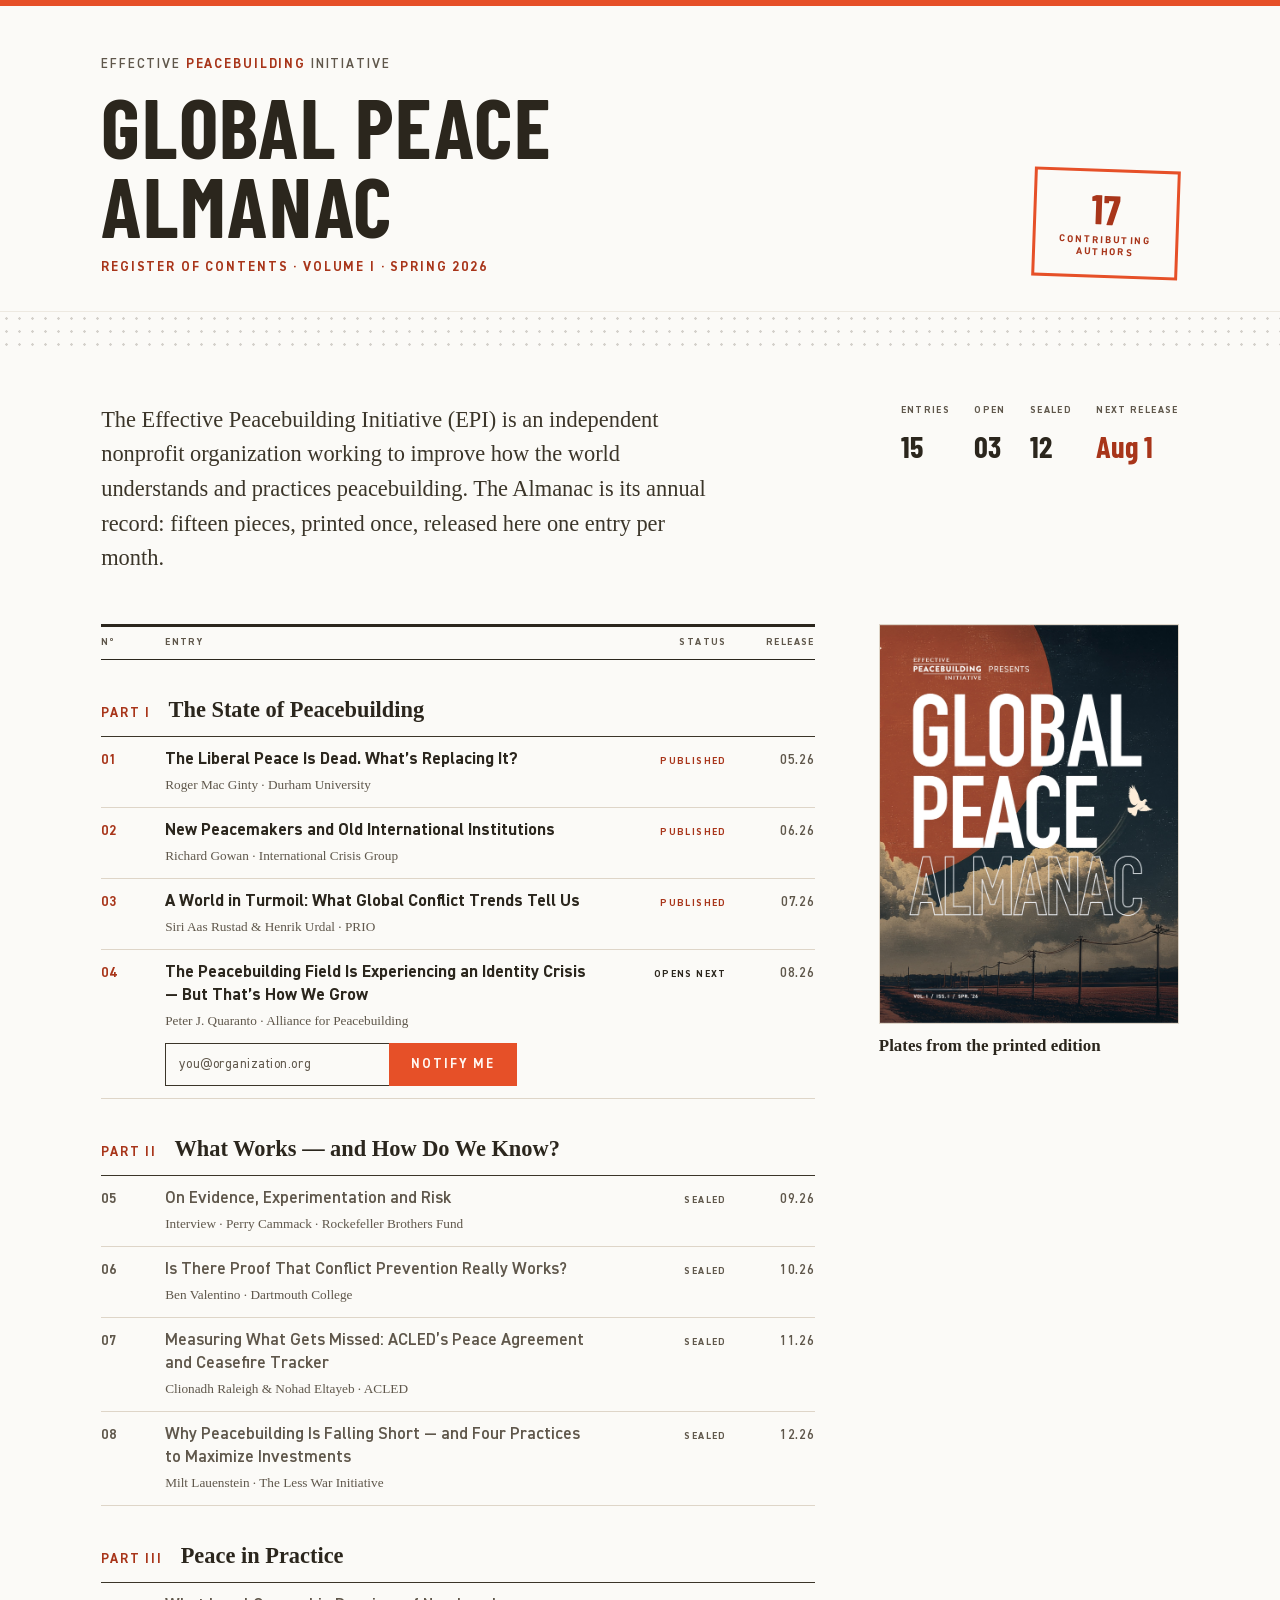
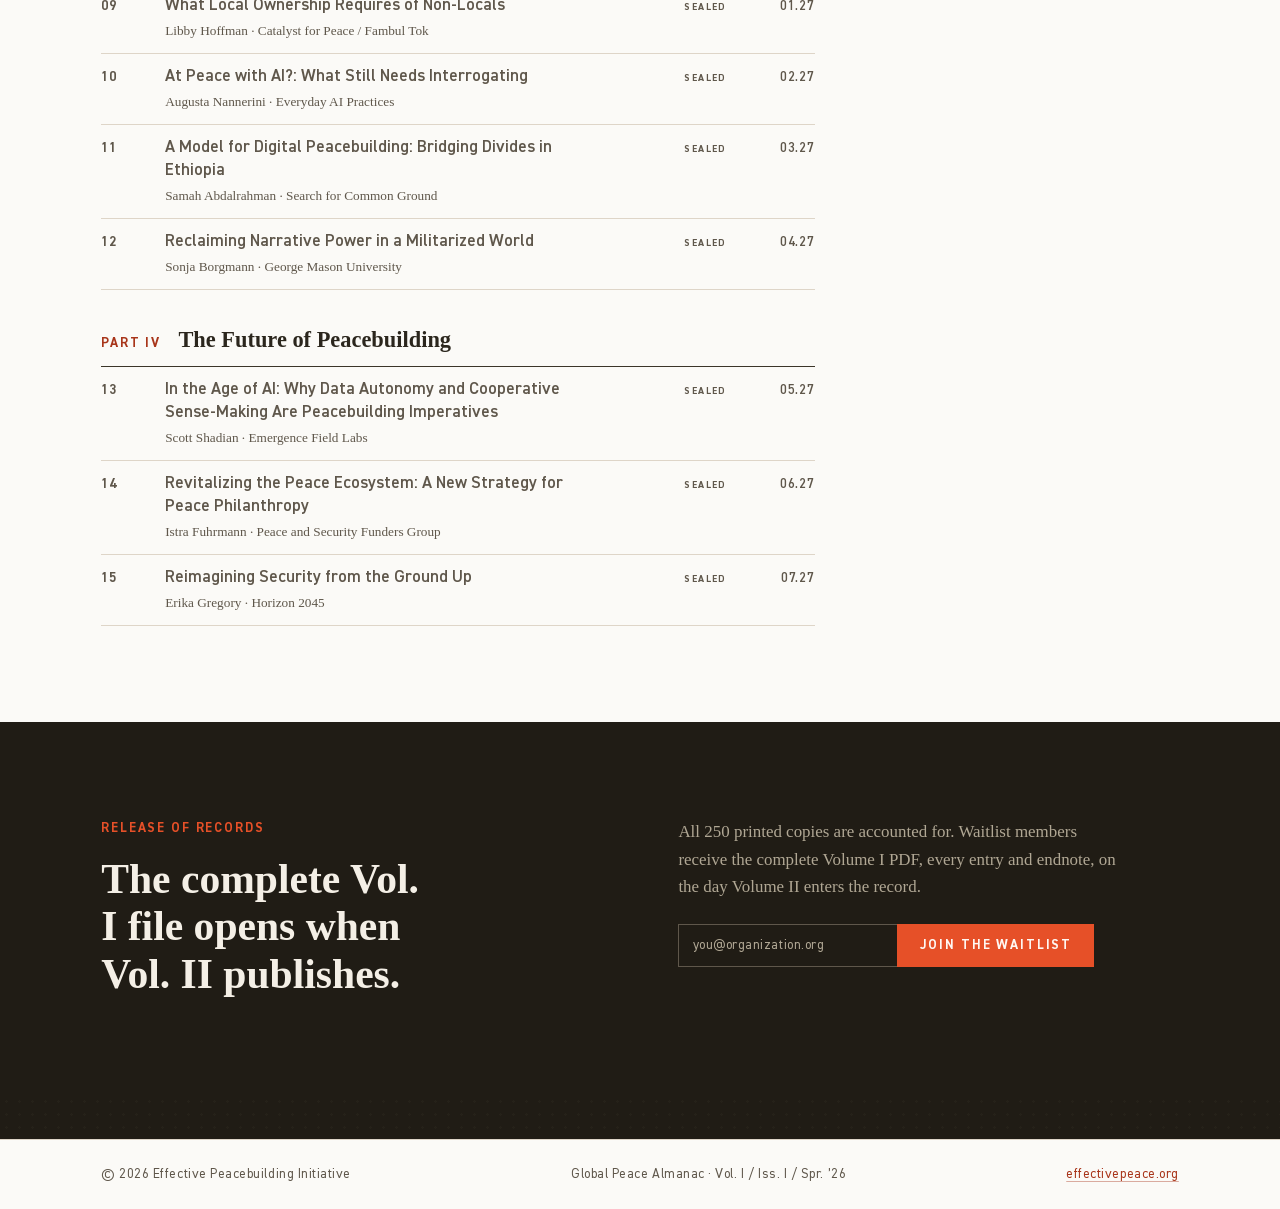
==== index.html @ 59c9df94 "Ledger: authors stamp, per-row cover tiles <=1000px, dynamic preview caption Top stamp now reads "17" ====
<!DOCTYPE html>
<html lang="en">
<head>
<meta charset="UTF-8">
<meta name="viewport" content="width=device-width, initial-scale=1.0">
<meta name="robots" content="noindex">
<title>Global Peace Almanac — Register of Contents, Vol. I</title>
<link rel="icon" href="data:image/svg+xml,<svg xmlns='http://www.w3.org/2000/svg' viewBox='0 0 16 16'><rect width='16' height='16' fill='%23E65028'/></svg>">
<link rel="preconnect" href="https://fonts.googleapis.com">
<link rel="preconnect" href="https://fonts.gstatic.com" crossorigin>
<link href="https://fonts.googleapis.com/css2?family=Barlow+Condensed:wght@500;600;700&display=swap" rel="stylesheet">
<link rel="stylesheet" href="css/tokens.css">
<link rel="stylesheet" href="css/shared.css">
<link rel="stylesheet" href="css/ledger.css">
</head>
<body class="ledger">

<header class="reg-head">
  <div class="container reg-head-row">
    <div>
      <p class="reg-issuer">Effective <strong>Peacebuilding</strong> Initiative</p>
      <h1 class="reg-title">Global Peace<br>Almanac</h1>
      <p class="reg-subtitle">Register of contents · Volume I · Spring 2026</p>
    </div>
    <div class="reg-stamp" aria-label="17 contributing authors">
      <span class="reg-stamp-no">17</span>
      <span class="reg-stamp-label">Contributing<br>Authors</span>
    </div>
  </div>
  <div class="reg-band dot-grid" aria-hidden="true"></div>
</header>

<main>
  <!-- ===== Standing statement ===== -->
  <section class="reg-mission container reveal">
    <p class="reg-mission-text">The Effective Peacebuilding Initiative (EPI) is an independent nonprofit organization working to improve how the world understands and practices peacebuilding. The Almanac is its annual record: fifteen pieces, printed once, released here one entry per month.</p>
    <dl class="reg-facts">
      <div><dt>Entries</dt><dd>15</dd></div>
      <div><dt>Open</dt><dd>03</dd></div>
      <div><dt>Sealed</dt><dd>12</dd></div>
      <div><dt>Next release</dt><dd>Aug 1</dd></div>
    </dl>
  </section>

  <!-- ===== Register ===== -->
  <section class="register container">
    <div class="register-columns">
      <div class="register-table" role="list" aria-label="Register of contents">
        <div class="ledger-cols" aria-hidden="true">
          <span>Nº</span><span>Entry</span><span>Status</span><span>Release</span>
        </div>

        <p class="ledger-part" id="part-1"><span class="ledger-part-no">Part I</span> The State of Peacebuilding</p>

        <div class="ledger-row is-published" role="listitem" data-part="I" data-img="assets/hero-teapot.jpg">
          <span class="lg-no">01</span>
          <img class="lg-thumb" src="assets/hero-teapot.jpg" alt="" aria-hidden="true">
          <div class="lg-entry">
            <a class="lg-title" href="article.html?id=01">The Liberal Peace Is Dead. What’s Replacing It?</a>
            <span class="lg-author">Roger Mac Ginty · Durham University</span>
          </div>
          <span class="lg-status st-live">Published</span>
          <span class="lg-date">05.26</span>
        </div>
        <div class="ledger-row is-published" role="listitem" data-part="I" data-img="assets/cover-vol1.jpg">
          <span class="lg-no">02</span>
          <img class="lg-thumb" src="assets/cover-vol1.jpg" alt="" aria-hidden="true">
          <div class="lg-entry">
            <a class="lg-title" href="article.html?id=02">New Peacemakers and Old International Institutions</a>
            <span class="lg-author">Richard Gowan · International Crisis Group</span>
          </div>
          <span class="lg-status st-live">Published</span>
          <span class="lg-date">06.26</span>
        </div>
        <div class="ledger-row is-published" role="listitem" data-part="I" data-img="assets/hero-network.jpg">
          <span class="lg-no">03</span>
          <img class="lg-thumb" src="assets/hero-network.jpg" alt="" aria-hidden="true">
          <div class="lg-entry">
            <a class="lg-title" href="article.html?id=03">A World in Turmoil: What Global Conflict Trends Tell Us</a>
            <span class="lg-author">Siri Aas Rustad &amp; Henrik Urdal · PRIO</span>
          </div>
          <span class="lg-status st-live">Published</span>
          <span class="lg-date">07.26</span>
        </div>
        <div class="ledger-row is-upcoming" role="listitem" data-part="I">
          <span class="lg-no">04</span>
          <img class="lg-thumb" src="assets/dove.jpg" alt="" aria-hidden="true">
          <div class="lg-entry">
            <span class="lg-title">The Peacebuilding Field Is Experiencing an Identity Crisis — But That’s How We Grow</span>
            <span class="lg-author">Peter J. Quaranto · Alliance for Peacebuilding</span>
            <form class="capture lg-capture" data-capture data-done="Noted. We’ll write when it opens.">
              <label class="visually-hidden" for="cap-04">Email address</label>
              <input id="cap-04" type="email" placeholder="you@organization.org" required>
              <button class="btn btn--signal" type="submit">Notify me</button>
            </form>
          </div>
          <span class="lg-status st-next">Opens next</span>
          <span class="lg-date">08.26</span>
        </div>

        <p class="ledger-part"><span class="ledger-part-no">Part II</span> What Works — and How Do We Know?</p>

        <div class="ledger-row is-sealed" role="listitem" data-part="II">
          <span class="lg-no">05</span>
          <img class="lg-thumb" src="assets/dove-night.jpg" alt="" aria-hidden="true">
          <div class="lg-entry">
            <span class="lg-title">On Evidence, Experimentation and Risk</span>
            <span class="lg-author">Interview · Perry Cammack · Rockefeller Brothers Fund</span>
          </div>
          <span class="lg-status st-sealed">Sealed</span>
          <span class="lg-date">09.26</span>
        </div>
        <div class="ledger-row is-sealed" role="listitem" data-part="II">
          <span class="lg-no">06</span>
          <img class="lg-thumb" src="assets/cover-horizon.jpg" alt="" aria-hidden="true">
          <div class="lg-entry">
            <span class="lg-title">Is There Proof That Conflict Prevention Really Works?</span>
            <span class="lg-author">Ben Valentino · Dartmouth College</span>
          </div>
          <span class="lg-status st-sealed">Sealed</span>
          <span class="lg-date">10.26</span>
        </div>
        <div class="ledger-row is-sealed" role="listitem" data-part="II">
          <span class="lg-no">07</span>
          <img class="lg-thumb" src="assets/hero-teapot.jpg" alt="" aria-hidden="true">
          <div class="lg-entry">
            <span class="lg-title">Measuring What Gets Missed: ACLED’s Peace Agreement and Ceasefire Tracker</span>
            <span class="lg-author">Clionadh Raleigh &amp; Nohad Eltayeb · ACLED</span>
          </div>
          <span class="lg-status st-sealed">Sealed</span>
          <span class="lg-date">11.26</span>
        </div>
        <div class="ledger-row is-sealed" role="listitem" data-part="II">
          <span class="lg-no">08</span>
          <img class="lg-thumb" src="assets/cover-vol1.jpg" alt="" aria-hidden="true">
          <div class="lg-entry">
            <span class="lg-title">Why Peacebuilding Is Falling Short — and Four Practices to Maximize Investments</span>
            <span class="lg-author">Milt Lauenstein · The Less War Initiative</span>
          </div>
          <span class="lg-status st-sealed">Sealed</span>
          <span class="lg-date">12.26</span>
        </div>

        <p class="ledger-part"><span class="ledger-part-no">Part III</span> Peace in Practice</p>

        <div class="ledger-row is-sealed" role="listitem" data-part="III" data-img="assets/hero-bonfire.jpg">
          <span class="lg-no">09</span>
          <img class="lg-thumb" src="assets/hero-bonfire.jpg" alt="" aria-hidden="true">
          <div class="lg-entry">
            <span class="lg-title">What Local Ownership Requires of Non-Locals</span>
            <span class="lg-author">Libby Hoffman · Catalyst for Peace / Fambul Tok</span>
          </div>
          <span class="lg-status st-sealed">Sealed</span>
          <span class="lg-date">01.27</span>
        </div>
        <div class="ledger-row is-sealed" role="listitem" data-part="III">
          <span class="lg-no">10</span>
          <img class="lg-thumb" src="assets/hero-network.jpg" alt="" aria-hidden="true">
          <div class="lg-entry">
            <span class="lg-title">At Peace with AI?: What Still Needs Interrogating</span>
            <span class="lg-author">Augusta Nannerini · Everyday AI Practices</span>
          </div>
          <span class="lg-status st-sealed">Sealed</span>
          <span class="lg-date">02.27</span>
        </div>
        <div class="ledger-row is-sealed" role="listitem" data-part="III">
          <span class="lg-no">11</span>
          <img class="lg-thumb" src="assets/dove.jpg" alt="" aria-hidden="true">
          <div class="lg-entry">
            <span class="lg-title">A Model for Digital Peacebuilding: Bridging Divides in Ethiopia</span>
            <span class="lg-author">Samah Abdalrahman · Search for Common Ground</span>
          </div>
          <span class="lg-status st-sealed">Sealed</span>
          <span class="lg-date">03.27</span>
        </div>
        <div class="ledger-row is-sealed" role="listitem" data-part="III">
          <span class="lg-no">12</span>
          <img class="lg-thumb" src="assets/dove-night.jpg" alt="" aria-hidden="true">
          <div class="lg-entry">
            <span class="lg-title">Reclaiming Narrative Power in a Militarized World</span>
            <span class="lg-author">Sonja Borgmann · George Mason University</span>
          </div>
          <span class="lg-status st-sealed">Sealed</span>
          <span class="lg-date">04.27</span>
        </div>

        <p class="ledger-part"><span class="ledger-part-no">Part IV</span> The Future of Peacebuilding</p>

        <div class="ledger-row is-sealed" role="listitem" data-part="IV" data-img="assets/hero-earth-code.jpg">
          <span class="lg-no">13</span>
          <img class="lg-thumb" src="assets/hero-earth-code.jpg" alt="" aria-hidden="true">
          <div class="lg-entry">
            <span class="lg-title">In the Age of AI: Why Data Autonomy and Cooperative Sense-Making Are Peacebuilding Imperatives</span>
            <span class="lg-author">Scott Shadian · Emergence Field Labs</span>
          </div>
          <span class="lg-status st-sealed">Sealed</span>
          <span class="lg-date">05.27</span>
        </div>
        <div class="ledger-row is-sealed" role="listitem" data-part="IV">
          <span class="lg-no">14</span>
          <img class="lg-thumb" src="assets/cover-horizon.jpg" alt="" aria-hidden="true">
          <div class="lg-entry">
            <span class="lg-title">Revitalizing the Peace Ecosystem: A New Strategy for Peace Philanthropy</span>
            <span class="lg-author">Istra Fuhrmann · Peace and Security Funders Group</span>
          </div>
          <span class="lg-status st-sealed">Sealed</span>
          <span class="lg-date">06.27</span>
        </div>
        <div class="ledger-row is-sealed" role="listitem" data-part="IV">
          <span class="lg-no">15</span>
          <img class="lg-thumb" src="assets/hero-bonfire.jpg" alt="" aria-hidden="true">
          <div class="lg-entry">
            <span class="lg-title">Reimagining Security from the Ground Up</span>
            <span class="lg-author">Erika Gregory · Horizon 2045</span>
          </div>
          <span class="lg-status st-sealed">Sealed</span>
          <span class="lg-date">07.27</span>
        </div>
      </div>

      <aside class="register-preview" aria-hidden="true">
        <div class="preview-frame" id="ledger-preview">
          <img src="assets/cover-vol1.jpg" alt="">
          <div class="preview-fallback" hidden>
            <span class="numeral preview-numeral"><span class="lead">I</span></span>
          </div>
        </div>
        <p class="preview-caption">
          <span class="preview-cap-title">Plates from the printed edition</span>
          <span class="preview-cap-status"></span>
        </p>
      </aside>
    </div>
  </section>

  <!-- ===== Waitlist ===== -->
  <section class="reg-release" id="waitlist">
    <div class="container reg-release-grid">
      <div class="reveal">
        <p class="eyebrow reg-release-eyebrow">Release of records</p>
        <h2 class="reg-release-head">The complete Vol. I file opens when Vol. II publishes.</h2>
      </div>
      <div class="reveal">
        <p class="reg-release-copy">All 250 printed copies are accounted for. Waitlist members receive the complete Volume I PDF, every entry and endnote, on the day Volume II enters the record.</p>
        <form class="capture" data-capture data-done="You’re on the Vol. II list.">
          <label class="visually-hidden" for="cap-waitlist">Email address</label>
          <input id="cap-waitlist" type="email" placeholder="you@organization.org" required>
          <button class="btn btn--signal" type="submit">Join the waitlist</button>
        </form>
      </div>
    </div>
    <div class="reg-band dot-grid" aria-hidden="true"></div>
  </section>
</main>

<footer class="reg-foot">
  <div class="container reg-foot-row">
    <span>© 2026 Effective Peacebuilding Initiative</span>
    <span>Global Peace Almanac · Vol. I / Iss. I / Spr. ’26</span>
    <a href="https://www.effectivepeace.org">effectivepeace.org</a>
  </div>
</footer>

<script src="js/site.js"></script>
</body>
</html>
---- css/tokens.css ----
/* ============================================================
   Global Peace Almanac — design tokens
   Source: Config Docs/gpa-design-tokens.md (v1, sampled from
   EPI_GPA_160626_FinalPrint.pdf). Durable layer + Vol. I signal.
   ============================================================ */

/* ---- DIN 2014 (self-hosted, repo webfonts) ---- */
@font-face {
  font-family: 'DIN 2014';
  src: url('../fonts/DIN2014-Light.woff') format('woff');
  font-weight: 300;
  font-style: normal;
  font-display: swap;
}
@font-face {
  font-family: 'DIN 2014';
  src: url('../fonts/DIN2014-Regular.woff') format('woff');
  font-weight: 400;
  font-style: normal;
  font-display: swap;
}
@font-face {
  font-family: 'DIN 2014';
  src: url('../fonts/DIN2014-Italic.woff') format('woff');
  font-weight: 400;
  font-style: italic;
  font-display: swap;
}
@font-face {
  font-family: 'DIN 2014';
  src: url('../fonts/DIN2014-DemiBold.woff') format('woff');
  font-weight: 600;
  font-style: normal;
  font-display: swap;
}
@font-face {
  font-family: 'DIN 2014';
  src: url('../fonts/DIN2014-Bold.woff') format('woff');
  font-weight: 700;
  font-style: normal;
  font-display: swap;
}
@font-face {
  font-family: 'DIN 2014';
  src: url('../fonts/DIN2014-ExtraBold.woff') format('woff');
  font-weight: 800;
  font-style: normal;
  font-display: swap;
}

:root {
  /* --- durable structure (fixed across volumes) --- */
  --color-bg:          #FBFAF7;   /* warm paper */
  --color-bg-tint:     #FCE4D8;   /* blush sections */
  --color-surface:     #F4EFE6;
  --color-surface-inv: #201C15;
  --color-text:        #2B261D;   /* warm ink */
  --color-text-2:      #3B3529;
  --color-text-mute:   #5F574B;
  --color-border:      #DED5C8;

  /* paper-toned ink for use on the inverted surface */
  --color-paper-on-inv: #F4EFE6;
  --color-mute-on-inv:  #B0A794;

  --font-display:   'Barlow Condensed', 'DIN 2014', sans-serif; /* DIN 2014 Narrow not licensed for web yet */
  --font-grotesque: 'DIN 2014', 'Barlow Semi Condensed', system-ui, sans-serif;
  --font-serif:     'Baskerville', 'Libre Baskerville', Georgia, serif;

  /* type scale (fluid, ~1.28 ratio) */
  --step-6:  clamp(3.6rem, 2.4rem + 6vw, 7.5rem);
  --step-5:  clamp(3rem, 2.2rem + 4vw, 5.2rem);
  --step-4:  clamp(2.4rem, 1.9rem + 2.4vw, 3.6rem);
  --step-3:  clamp(1.9rem, 1.6rem + 1.4vw, 2.6rem);
  --step-2:  clamp(1.5rem, 1.3rem + 0.8vw, 1.9rem);
  --step-1:  clamp(1.2rem, 1.1rem + 0.4vw, 1.4rem);
  --step-0:  clamp(1rem, 0.97rem + 0.15vw, 1.06rem);
  --step--1: clamp(0.78rem, 0.76rem + 0.1vw, 0.83rem);

  --tracking-label: .14em;
  --tracking-tight: -.01em;
  --leading-tight: 1.02;
  --leading-head: 1.08;
  --leading-body: 1.6;

  /* space, layout, line */
  --space-1: .25rem;  --space-2: .5rem;  --space-3: .75rem;
  --space-4: 1rem;    --space-5: 1.5rem; --space-6: 2rem;
  --space-8: 3rem;    --space-10: 4rem;  --space-12: 6rem;
  --space-16: 8rem;

  --width-content: 1180px;
  --gutter: clamp(1.25rem, 4vw, 4rem);
  --measure: 66ch;
  --rule-hair: 1px;
  --rule-bold: 3px;
  --radius-0: 0;
  --shadow-card: 0 1px 2px rgba(43,38,29,.06), 0 8px 24px -12px rgba(43,38,29,.18);
}

/* --- themeable: reassign per volume --- */
:root {
  --color-signal:      #E65028;   /* Vol. I vermilion — display/large use only */
  --color-signal-text: #A8351A;   /* AA on paper — links, eyebrows, labels */
}

/* --- dark theme layer (Concept: The Field) ---
   Warm near-black, no pure #000. Theme-locked: the whole page is dark.
   On this ground vermilion clears WCAG AA for text (E65028 on 16130E ≈ 4.96:1),
   so the signal doubles as a legible accent, not just a display color. */
body.field {
  --color-bg:          #16130E;   /* warm near-black */
  --color-bg-tint:     #241812;   /* deep ember panel (the dark blush) */
  --color-surface:     #211C15;   /* elevated warm charcoal */
  --color-surface-inv: #F4EFE6;   /* light paper, used sparingly if inverted */
  --color-text:        #F4EFE6;   /* paper on ink */
  --color-text-2:      #DCD4C6;
  --color-text-mute:   #A79C8B;
  --color-border:      #342E24;   /* warm dark hairline */

  --color-paper-on-inv: #2B261D;  /* warm ink, for any light inset */
  --color-mute-on-inv:  #5F574B;

  --color-signal:      #E65028;
  --color-signal-text: #ED6A40;   /* brighter vermilion — AA on the dark ground */

  --shadow-card: 0 1px 2px rgba(0,0,0,.4), 0 12px 32px -14px rgba(0,0,0,.6);
}
---- css/shared.css ----
/* ============================================================
   Shared base + print devices + prototype switcher
   ============================================================ */

*, *::before, *::after { box-sizing: border-box; margin: 0; padding: 0; }

html { scroll-behavior: smooth; }
@media (prefers-reduced-motion: reduce) {
  html { scroll-behavior: auto; }
  *, *::before, *::after { animation: none !important; transition: none !important; }
}

body {
  background: var(--color-bg);
  color: var(--color-text);
  font-family: var(--font-serif);
  font-size: var(--step-0);
  line-height: var(--leading-body);
  -webkit-font-smoothing: antialiased;
  text-rendering: optimizeLegibility;
}

img { max-width: 100%; display: block; }
h1, h2, h3 { text-wrap: balance; }
a { color: var(--color-signal-text); text-decoration-color: color-mix(in srgb, var(--color-signal-text) 40%, transparent); text-underline-offset: 3px; }
a:hover { text-decoration-color: var(--color-signal-text); }

:focus-visible {
  outline: 2px solid var(--color-signal-text);
  outline-offset: 3px;
}

::selection { background: var(--color-bg-tint); color: var(--color-signal-text); }

.container {
  max-width: var(--width-content);
  margin-inline: auto;
  padding-inline: var(--gutter);
}

/* ---- print devices ---- */

/* eyebrow label + short signal rule */
.eyebrow {
  font-family: var(--font-grotesque);
  font-size: var(--step--1);
  font-weight: 700;
  letter-spacing: var(--tracking-label);
  text-transform: uppercase;
  color: var(--color-signal-text);
}
.eyebrow--ruled { display: inline-flex; align-items: center; gap: var(--space-3); }
.eyebrow--ruled::before {
  content: "";
  width: 2rem;
  height: var(--rule-bold);
  background: var(--color-signal);
}

.rule-hair { border: 0; border-top: var(--rule-hair) solid var(--color-border); }
.rule-bold { border: 0; border-top: var(--rule-bold) solid var(--color-signal); }

/* dot-grid band, from the part-opener pages */
.dot-grid {
  background-image: radial-gradient(color-mix(in srgb, var(--color-text-mute) 55%, transparent) 1px, transparent 1.5px);
  background-size: 13px 13px;
}

/* oversized roman numeral: lead glyph vermilion, tail fading to blush */
.numeral {
  font-family: var(--font-serif);
  font-weight: 700;
  line-height: .8;
  letter-spacing: -.02em;
}
.numeral .lead {
  background: linear-gradient(160deg, #E86A3C 0%, var(--color-signal) 55%, #C8431F 100%);
  -webkit-background-clip: text;
  background-clip: text;
  color: transparent;
}
.numeral .tail {
  background: linear-gradient(100deg, color-mix(in srgb, var(--color-signal) 55%, var(--color-bg-tint)) 0%, var(--color-bg-tint) 90%);
  -webkit-background-clip: text;
  background-clip: text;
  color: transparent;
}

/* dove end-mark */
.dove-mark { display: inline-block; width: 1.1em; height: 1.1em; vertical-align: -0.18em; fill: var(--color-signal); }

/* ---- controls ---- */

.btn {
  display: inline-block;
  font-family: var(--font-grotesque);
  font-size: var(--step--1);
  font-weight: 700;
  letter-spacing: var(--tracking-label);
  text-transform: uppercase;
  text-decoration: none;
  border-radius: var(--radius-0);
  padding: .9em 1.6em;
  cursor: pointer;
  transition: background-color .18s ease, color .18s ease, border-color .18s ease;
}
.btn--signal {
  background: var(--color-signal);
  color: #FFF7F2;
  border: var(--rule-hair) solid var(--color-signal);
}
.btn--signal:hover { background: #C8431F; border-color: #C8431F; }
.btn--ghost {
  background: transparent;
  color: var(--color-text);
  border: var(--rule-hair) solid var(--color-text-2);
}
.btn--ghost:hover { border-color: var(--color-signal-text); color: var(--color-signal-text); }

/* email capture */
.capture { display: flex; max-width: 26rem; }
.capture input[type="email"] {
  flex: 1;
  min-width: 0;
  font-family: var(--font-grotesque);
  font-size: var(--step--1);
  letter-spacing: .04em;
  color: var(--color-text);
  background: transparent;
  border: var(--rule-hair) solid var(--color-text-2);
  border-right: 0;
  border-radius: var(--radius-0);
  padding: .9em 1em;
}
.capture input[type="email"]::placeholder { color: var(--color-text-mute); }
.capture .btn { flex-shrink: 0; }
.capture-note {
  font-family: var(--font-grotesque);
  font-size: var(--step--1);
  letter-spacing: .04em;
  color: var(--color-text-mute);
  margin-top: var(--space-2);
}
.capture-done {
  font-family: var(--font-grotesque);
  font-size: var(--step--1);
  font-weight: 700;
  letter-spacing: var(--tracking-label);
  text-transform: uppercase;
  color: var(--color-signal-text);
  border-left: var(--rule-bold) solid var(--color-signal);
  padding: .55em 0 .55em 1em;
}

.visually-hidden {
  position: absolute;
  width: 1px; height: 1px;
  margin: -1px; padding: 0;
  overflow: hidden;
  clip: rect(0 0 0 0);
  white-space: nowrap;
  border: 0;
}

/* ---- scroll reveal ---- */
.reveal { opacity: 0; transform: translateY(14px); transition: opacity .6s ease, transform .6s ease; }
.reveal.is-in { opacity: 1; transform: none; }
@media (prefers-reduced-motion: reduce) {
  .reveal { opacity: 1; transform: none; }
}

/* ---- concept switcher ---- */
.switcher {
  position: fixed;
  left: var(--space-4);
  bottom: var(--space-4);
  z-index: 90;
  display: flex;
  flex-wrap: wrap;
  align-items: stretch;
  max-width: min(94vw, 760px);
  background: #201C15;
  box-shadow: var(--shadow-card);
}
.switcher-label {
  font-family: var(--font-grotesque);
  font-size: .62rem;
  font-weight: 700;
  letter-spacing: var(--tracking-label);
  text-transform: uppercase;
  color: #B0A794;
  display: flex;
  align-items: center;
  padding: 0 .7em 0 1em;
  border-right: 1px solid #3B3529;
}
.switcher a {
  font-family: var(--font-grotesque);
  font-size: .62rem;
  font-weight: 700;
  letter-spacing: var(--tracking-label);
  text-transform: uppercase;
  text-decoration: none;
  color: #F4EFE6;
  padding: .85em 1em;
  transition: color .15s ease, background-color .15s ease;
}
.switcher a:hover { color: #FFF; background: #2B261D; }
.switcher a[aria-current="page"] { background: #E65028; color: #FFF7F2; }
@media (max-width: 640px) {
  .switcher { left: 0; right: 0; bottom: 0; justify-content: center; }
}
---- css/ledger.css ----
/* ============================================================
   Concept 5 · The Ledger
   A register of entries. DIN carries the page; the plates
   surface only when a row is touched.
   ============================================================ */

.ledger { font-family: var(--font-grotesque); }

/* ---- head ---- */
.reg-head { border-top: 6px solid var(--color-signal); }
.reg-head-row {
  display: flex;
  justify-content: space-between;
  align-items: flex-end;
  gap: var(--space-6);
  padding-block: var(--space-8) var(--space-6);
}
.reg-issuer {
  font-size: var(--step--1);
  font-weight: 600;
  letter-spacing: var(--tracking-label);
  text-transform: uppercase;
  color: var(--color-text-mute);
}
.reg-issuer strong { color: var(--color-signal-text); }
.reg-title {
  font-family: var(--font-display);
  font-weight: 700;
  font-size: var(--step-5);
  line-height: .95;
  letter-spacing: .02em;
  text-transform: uppercase;
  margin-top: var(--space-3);
}
.reg-subtitle {
  margin-top: var(--space-3);
  font-size: var(--step--1);
  font-weight: 700;
  letter-spacing: var(--tracking-label);
  text-transform: uppercase;
  color: var(--color-signal-text);
}
.reg-stamp {
  border: var(--rule-bold) solid var(--color-signal);
  color: var(--color-signal-text);
  text-align: center;
  padding: var(--space-4) var(--space-5);
  transform: rotate(2deg);
}
.reg-stamp-no {
  display: block;
  font-family: var(--font-display);
  font-weight: 700;
  font-size: var(--step-3);
  line-height: 1;
}
.reg-stamp-label {
  display: block;
  margin-top: var(--space-1);
  font-size: .62rem;
  font-weight: 700;
  letter-spacing: var(--tracking-label);
  text-transform: uppercase;
  line-height: 1.3;
}
.reg-band { height: 44px; opacity: .45; border-top: var(--rule-hair) solid var(--color-border); }

/* ---- mission strip ---- */
.reg-mission {
  display: grid;
  grid-template-columns: minmax(0, 7fr) minmax(0, 4fr);
  gap: clamp(2rem, 5vw, 5rem);
  align-items: start;
  padding-block: var(--space-8);
}
.reg-mission-text {
  font-family: var(--font-serif);
  font-size: var(--step-1);
  line-height: 1.55;
  color: var(--color-text-2);
  max-width: 56ch;
}
.reg-facts { display: grid; grid-template-columns: repeat(4, auto); gap: var(--space-5); justify-content: end; }
.reg-facts dt {
  font-size: .62rem;
  font-weight: 700;
  letter-spacing: var(--tracking-label);
  text-transform: uppercase;
  color: var(--color-text-mute);
}
.reg-facts dd {
  font-family: var(--font-display);
  font-weight: 700;
  font-size: var(--step-2);
  color: var(--color-text);
  margin-top: var(--space-1);
}
.reg-facts div:last-child dd { color: var(--color-signal-text); }

/* ---- register ---- */
.register { padding-bottom: var(--space-12); }
.register-columns {
  display: grid;
  grid-template-columns: minmax(0, 1fr) 300px;
  gap: clamp(2rem, 5vw, 5rem);
  align-items: start;
}

.ledger-cols {
  display: grid;
  grid-template-columns: 3rem minmax(0, 1fr) 7.5rem 4.5rem;
  gap: var(--space-4);
  padding: var(--space-2) 0;
  border-top: var(--rule-bold) solid var(--color-text);
  border-bottom: var(--rule-hair) solid var(--color-text);
  font-size: .62rem;
  font-weight: 700;
  letter-spacing: var(--tracking-label);
  text-transform: uppercase;
  color: var(--color-text-mute);
}
.ledger-cols span:nth-child(3) { text-align: right; }
.ledger-cols span:last-child { text-align: right; }

.ledger-part {
  margin-top: var(--space-6);
  padding-bottom: var(--space-2);
  border-bottom: var(--rule-hair) solid var(--color-text-2);
  font-family: var(--font-serif);
  font-weight: 700;
  font-size: var(--step-1);
}
.ledger-part-no {
  font-family: var(--font-grotesque);
  font-size: var(--step--1);
  font-weight: 700;
  letter-spacing: var(--tracking-label);
  text-transform: uppercase;
  color: var(--color-signal-text);
  margin-right: var(--space-3);
}

.ledger-row {
  display: grid;
  grid-template-columns: 3rem minmax(0, 1fr) 7.5rem 4.5rem;
  gap: var(--space-4);
  align-items: baseline;
  padding: var(--space-3) 0;
  border-bottom: var(--rule-hair) solid var(--color-border);
  transition: background-color .15s ease;
}
.ledger-row:hover { background: var(--color-surface); box-shadow: -0.75rem 0 0 var(--color-surface), 0.75rem 0 0 var(--color-surface); }

.lg-no { font-weight: 700; font-size: var(--step--1); letter-spacing: .08em; color: var(--color-signal-text); }
.is-sealed .lg-no { color: var(--color-text-mute); }

.lg-title { display: block; font-weight: 700; font-size: var(--step-0); line-height: 1.35; color: var(--color-text); text-decoration: none; }
a.lg-title:hover { color: var(--color-signal-text); }
.is-sealed .lg-title { color: var(--color-text-mute); font-weight: 600; }
.lg-author { display: block; margin-top: 2px; font-family: var(--font-serif); font-size: var(--step--1); color: var(--color-text-mute); }

.lg-status {
  font-size: .62rem;
  font-weight: 700;
  letter-spacing: var(--tracking-label);
  text-transform: uppercase;
  text-align: right;
}
.st-live { color: var(--color-signal-text); }
.st-next { color: var(--color-text); }
.st-sealed { color: var(--color-text-mute); }
.lg-date { font-size: var(--step--1); font-weight: 600; letter-spacing: .06em; color: var(--color-text-mute); text-align: right; font-variant-numeric: tabular-nums; }

.lg-capture { margin-top: var(--space-3); max-width: 22rem; }

/* per-row cover tile: hidden on desktop (the sticky hover-preview covers that);
   shown as a left tile once the preview is gone (≤1000px). A display:none grid
   item takes no cell, so the desktop 4-column row is unaffected. */
.lg-thumb { display: none; }

/* ---- preview panel ---- */
.register-preview { position: sticky; top: var(--space-6); }
.preview-frame {
  position: relative;
  aspect-ratio: 3 / 4;
  border: var(--rule-hair) solid var(--color-border);
  background: var(--color-surface);
  overflow: hidden;
  transition: border-color .2s ease;
}
.preview-frame.is-active { border-color: var(--color-signal); }
.preview-frame img { width: 100%; height: 100%; object-fit: cover; }
.preview-fallback[hidden] { display: none; }
.preview-fallback {
  position: absolute;
  inset: 0;
  display: flex;
  align-items: center;
  justify-content: center;
  background: var(--color-bg-tint);
}
.preview-numeral { font-size: 7rem; }
.preview-caption {
  margin-top: var(--space-3);
  display: flex;
  flex-direction: column;
  gap: 4px;
}
.preview-cap-title {
  font-family: var(--font-serif);
  font-weight: 700;
  font-size: var(--step-0);
  line-height: 1.2;
  color: var(--color-text);
}
.preview-cap-status {
  font-size: .62rem;
  font-weight: 700;
  letter-spacing: var(--tracking-label);
  text-transform: uppercase;
  color: var(--color-text-mute);
}
.preview-cap-status:empty { display: none; }
.preview-cap-status.st-live { color: var(--color-signal-text); }
.preview-cap-status.st-next { color: var(--color-text); }
.preview-cap-status.st-sealed { color: var(--color-text-mute); }

/* ---- release / waitlist ---- */
.reg-release { background: var(--color-surface-inv); color: var(--color-paper-on-inv); }
.reg-release-grid {
  display: grid;
  grid-template-columns: minmax(0, 1fr) minmax(0, 1fr);
  gap: clamp(2rem, 6vw, 6rem);
  padding-block: var(--space-12);
}
.reg-release-eyebrow { color: var(--color-signal); }
.reg-release-head {
  margin-top: var(--space-4);
  font-family: var(--font-serif);
  font-weight: 700;
  font-size: var(--step-3);
  line-height: 1.15;
  max-width: 20ch;
}
.reg-release-copy { font-family: var(--font-serif); color: var(--color-mute-on-inv); max-width: 52ch; margin-bottom: var(--space-5); }
.reg-release .capture input[type="email"] { border-color: var(--color-text-mute); color: var(--color-paper-on-inv); }
.reg-release .capture input[type="email"]::placeholder { color: var(--color-mute-on-inv); }
.reg-release :focus-visible { outline-color: var(--color-signal); }
.reg-release .reg-band { opacity: .18; border-top: 0; }

/* ---- footer ---- */
.reg-foot { border-top: var(--rule-hair) solid var(--color-border); }
.reg-foot-row {
  display: flex;
  justify-content: space-between;
  gap: var(--space-4);
  padding-block: var(--space-5);
  font-size: var(--step--1);
  letter-spacing: .04em;
  color: var(--color-text-mute);
}

/* ---- responsive ---- */
@media (max-width: 1000px) {
  .register-columns { grid-template-columns: 1fr; }
  .register-preview { display: none; }

  /* card + tile layout: the row becomes Nº | cover | text once the side
     preview is gone, so every entry carries its own plate */
  .ledger-cols { display: none; }
  .ledger-row {
    grid-template-columns: auto clamp(4.5rem, 12vw, 6rem) minmax(0, 1fr);
    column-gap: var(--space-3);
    align-items: start;
  }
  .lg-no { grid-column: 1; grid-row: 1; }
  .lg-thumb {
    display: block;
    grid-column: 2;
    grid-row: 1 / span 3;
    align-self: start;
    aspect-ratio: 3 / 4;
    width: 100%;
    object-fit: cover;
    border: var(--rule-hair) solid var(--color-border);
  }
  .lg-entry { grid-column: 3; }
  .lg-status { grid-column: 3; text-align: left; }
  .lg-date { grid-column: 3; text-align: left; }
}
@media (max-width: 800px) {
  .reg-mission { grid-template-columns: 1fr; }
  .reg-facts { justify-content: start; }
  .reg-release-grid { grid-template-columns: 1fr; padding-block: var(--space-10); }
}
@media (max-width: 640px) {
  .reg-stamp { display: none; }
  .reg-foot-row { flex-direction: column; gap: var(--space-2); padding-bottom: var(--space-16); }
}
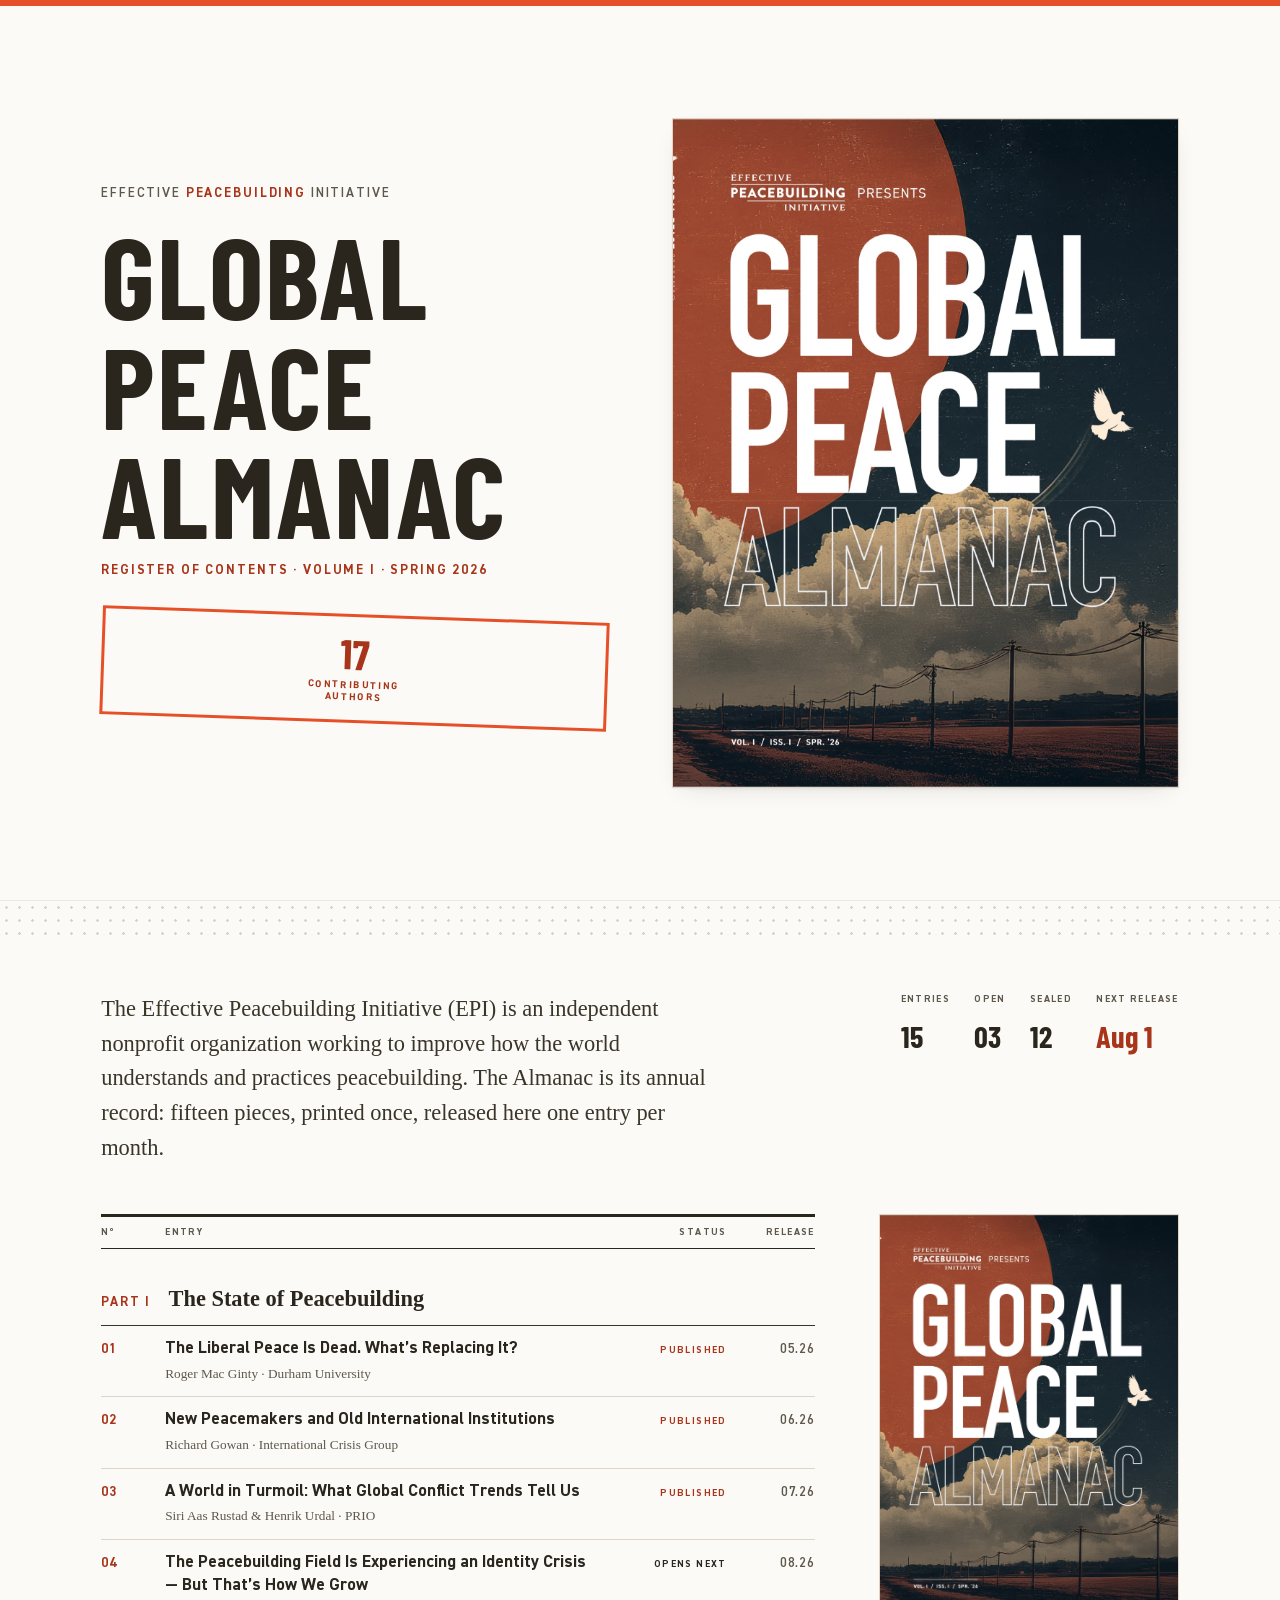
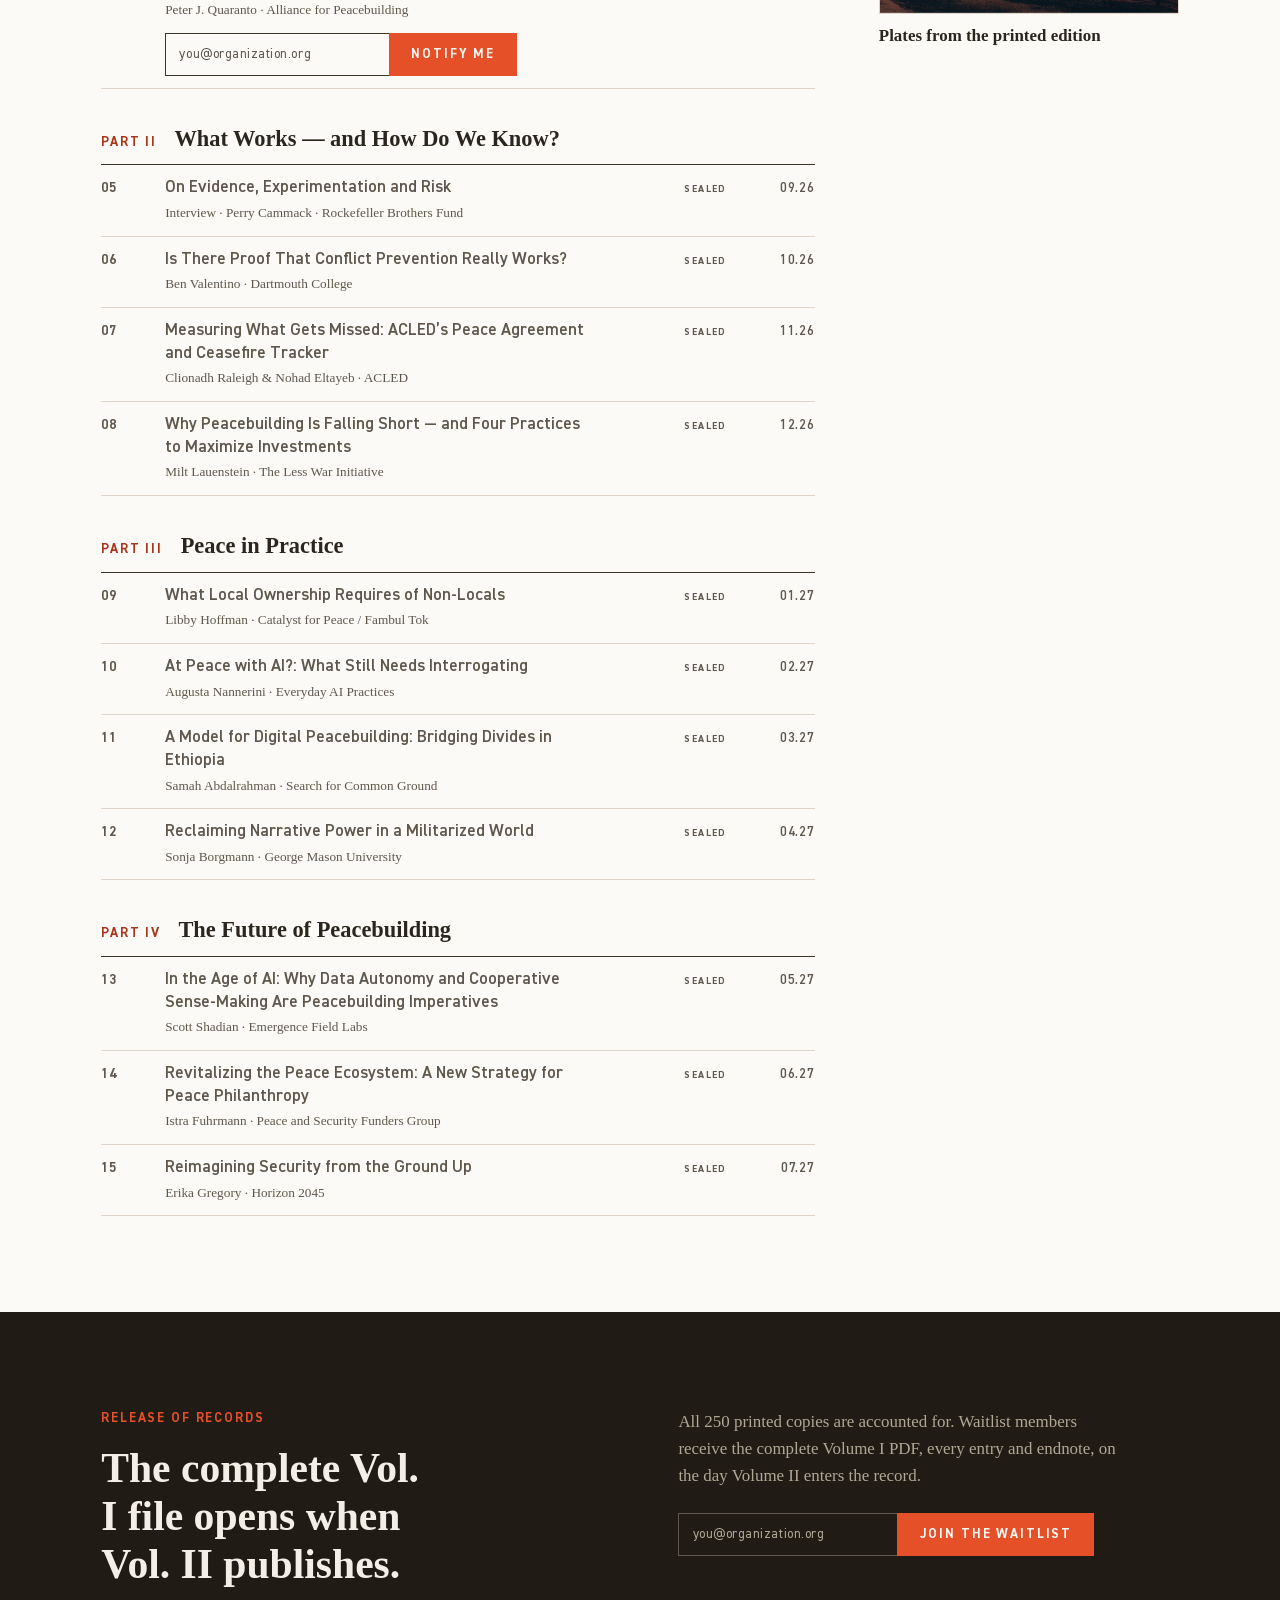
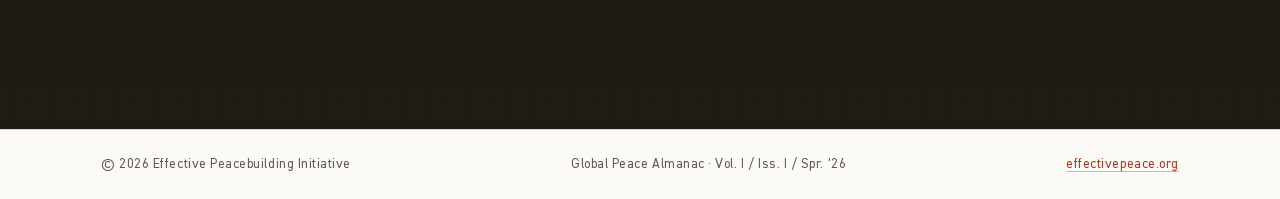
==== commit b405bd92: "Cinematic desktop opening + article reading refinements (body type, portrait intro) index.html heade" ====
--- a/index.html
+++ b/index.html
@@ -16,21 +16,25 @@
 <body class="ledger">
 
 <header class="reg-head">
+  <div class="reg-hero-overlay" aria-hidden="true"></div>
   <div class="container reg-head-row">
-    <div>
+    <div class="reg-head-text">
       <p class="reg-issuer">Effective <strong>Peacebuilding</strong> Initiative</p>
       <h1 class="reg-title">Global Peace<br>Almanac</h1>
       <p class="reg-subtitle">Register of contents · Volume I · Spring 2026</p>
-    </div>
-    <div class="reg-stamp" aria-label="17 contributing authors">
-      <span class="reg-stamp-no">17</span>
-      <span class="reg-stamp-label">Contributing<br>Authors</span>
+      <div class="reg-stamp" aria-label="17 contributing authors">
+        <span class="reg-stamp-no">17</span>
+        <span class="reg-stamp-label">Contributing<br>Authors</span>
+      </div>
+    </div>
+    <div class="reg-hero-media" aria-hidden="true">
+      <img src="assets/cover-vol1.jpg" alt="Global Peace Almanac, Volume I — printed cover">
     </div>
   </div>
+</header>
+
+<main>
   <div class="reg-band dot-grid" aria-hidden="true"></div>
-</header>
-
-<main>
   <!-- ===== Standing statement ===== -->
   <section class="reg-mission container reveal">
     <p class="reg-mission-text">The Effective Peacebuilding Initiative (EPI) is an independent nonprofit organization working to improve how the world understands and practices peacebuilding. The Almanac is its annual record: fifteen pieces, printed once, released here one entry per month.</p>
--- a/css/ledger.css
+++ b/css/ledger.css
@@ -15,6 +15,9 @@
   gap: var(--space-6);
   padding-block: var(--space-8) var(--space-6);
 }
+/* hero pieces (the cinematic cover + dim layer) are desktop-only */
+.reg-hero-overlay,
+.reg-hero-media { display: none; }
 .reg-issuer {
   font-size: var(--step--1);
   font-weight: 600;
@@ -260,6 +263,61 @@
   color: var(--color-text-mute);
 }
 
+/* ---- cinematic opening (desktop only) ----
+   The header becomes a fixed 100vh hero — title left, printed cover right.
+   The register (led by the dot-grid band) scrolls up over it on a higher
+   layer, and an overlay dims the whole hero as you go. */
+@media (min-width: 1001px) {
+  .reg-head {
+    position: fixed;
+    inset: 0;
+    height: 100vh;
+    z-index: 0;
+    display: flex;
+    align-items: center;
+    overflow: hidden;
+  }
+  .reg-head-row {
+    display: grid;
+    grid-template-columns: 1fr 1fr;
+    gap: clamp(2rem, 5vw, 5rem);
+    align-items: center;
+    width: 100%;
+    padding-block: 0;
+    position: relative;
+    z-index: 1;
+  }
+  .reg-head .reg-title { font-size: var(--step-6); margin-top: var(--space-4); }
+  .reg-head-text .reg-stamp { margin-top: var(--space-6); }
+
+  .reg-hero-media { display: block; justify-self: end; }
+  .reg-hero-media img {
+    width: 100%;
+    max-height: 78vh;
+    object-fit: contain;
+    border: var(--rule-hair) solid var(--color-border);
+    box-shadow: var(--shadow-card);
+  }
+
+  .reg-hero-overlay {
+    display: block;
+    position: absolute;
+    inset: 0;
+    z-index: 2;
+    background: var(--color-surface-inv);
+    opacity: 0;
+    pointer-events: none;
+  }
+
+  /* scrolling content rides over the fixed hero */
+  main {
+    position: relative;
+    z-index: 3;
+    margin-top: 100vh;
+    background: var(--color-bg);
+  }
+}
+
 /* ---- responsive ---- */
 @media (max-width: 1000px) {
   .register-columns { grid-template-columns: 1fr; }
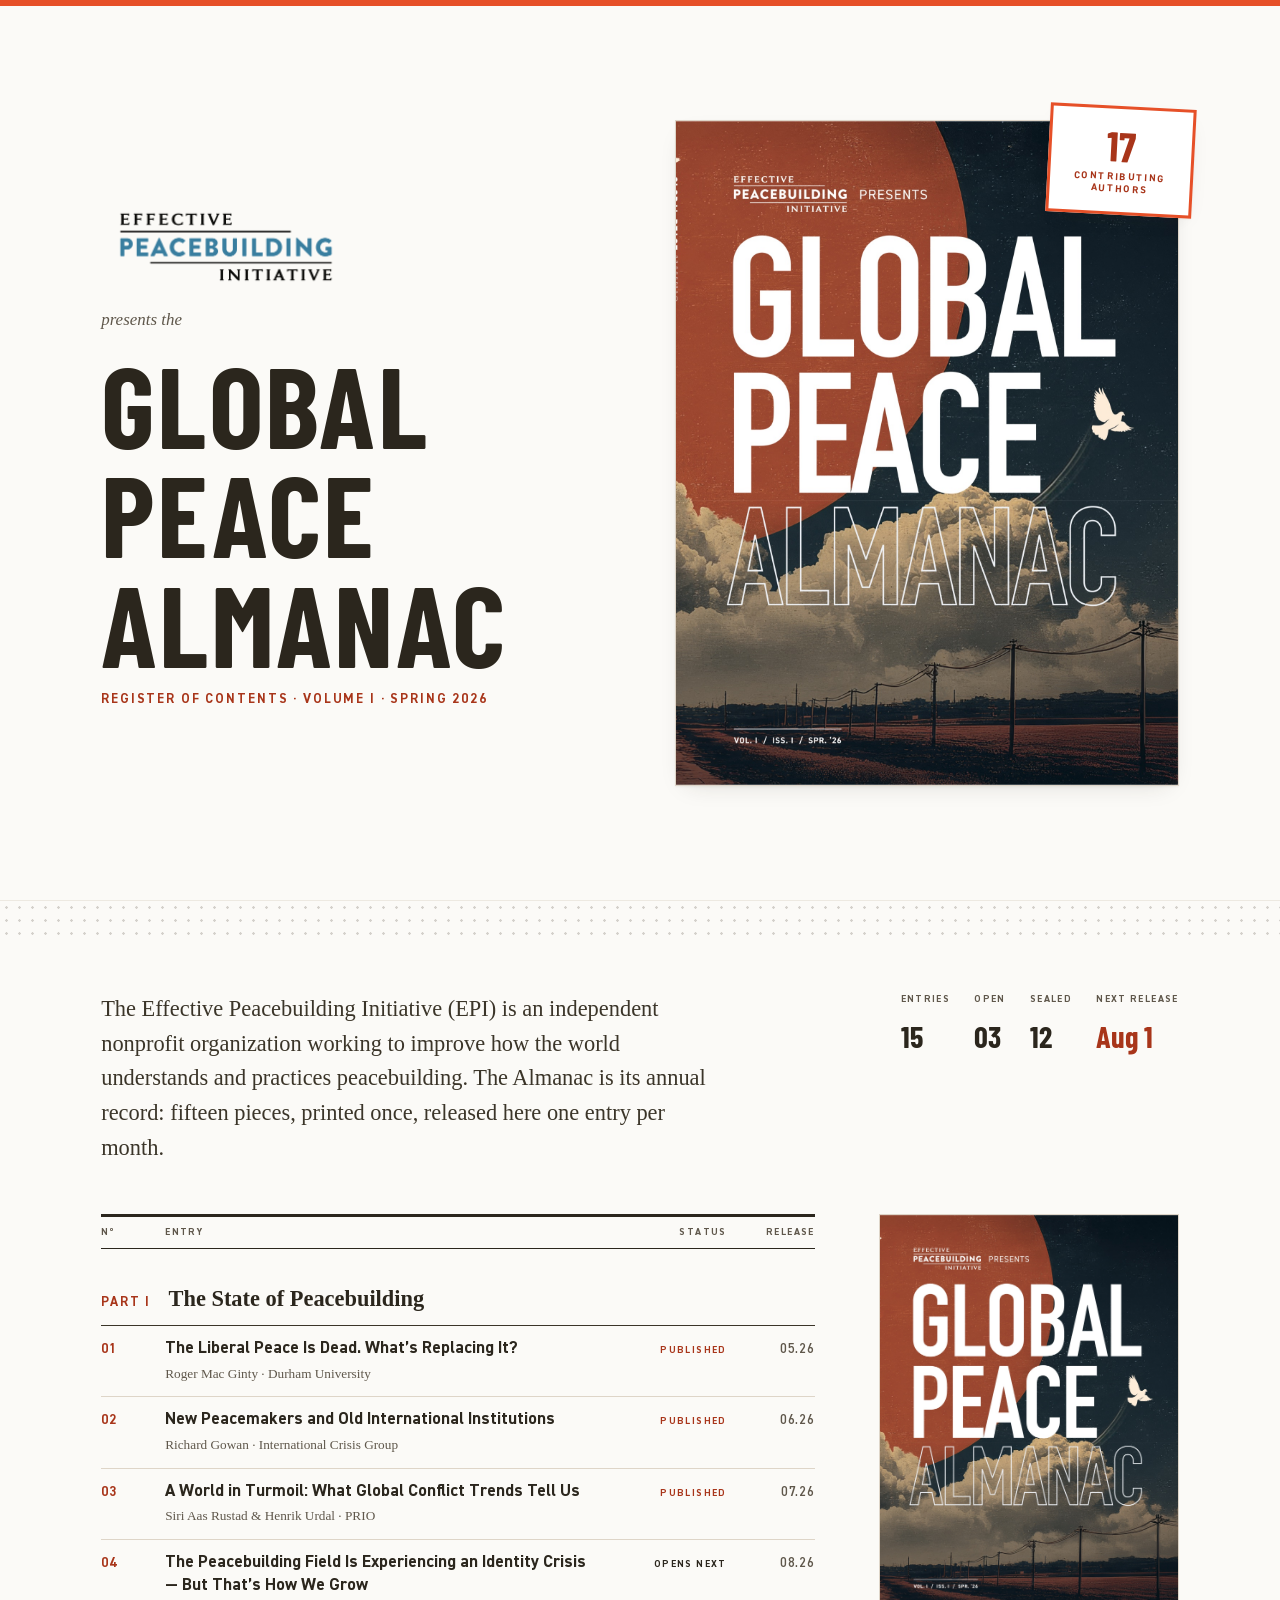
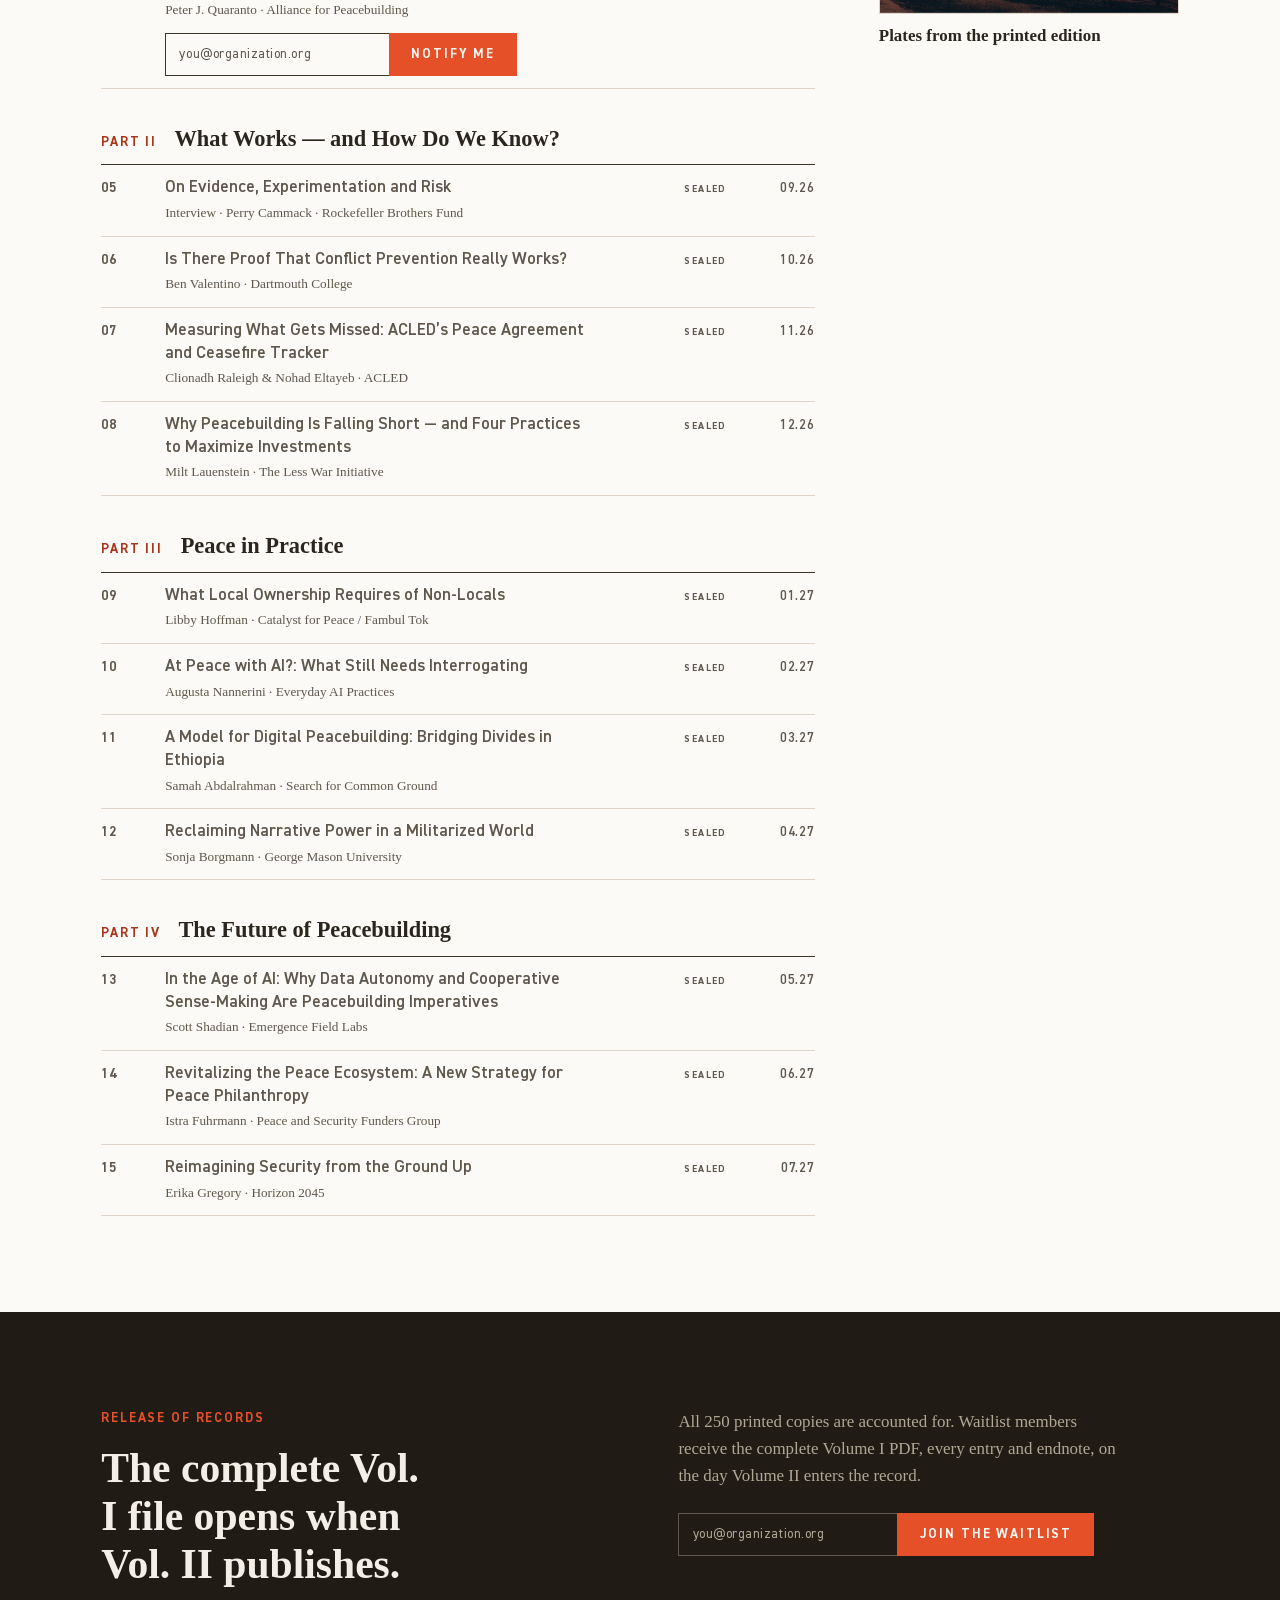
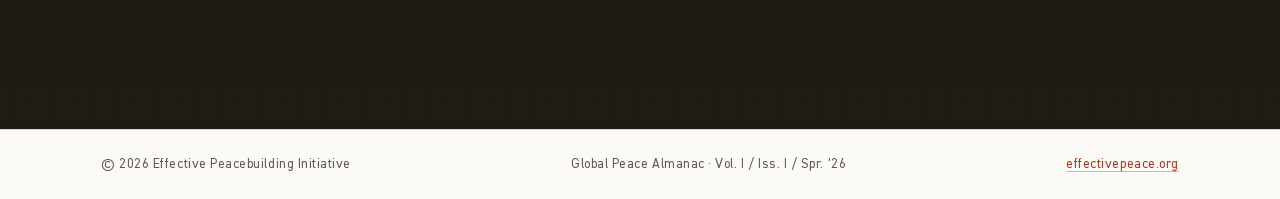
==== commit b4a5352e: "Header: EPI logo + 'presents the'; author badge as cover sticker Register header now uses EPI's offi" ====
--- a/index.html
+++ b/index.html
@@ -19,16 +19,19 @@
   <div class="reg-hero-overlay" aria-hidden="true"></div>
   <div class="container reg-head-row">
     <div class="reg-head-text">
-      <p class="reg-issuer">Effective <strong>Peacebuilding</strong> Initiative</p>
+      <p class="reg-issuer">
+        <img class="reg-logo" src="assets/epi-logo.png" alt="Effective Peacebuilding Initiative">
+        <span class="reg-presents">presents the</span>
+      </p>
       <h1 class="reg-title">Global Peace<br>Almanac</h1>
       <p class="reg-subtitle">Register of contents · Volume I · Spring 2026</p>
+    </div>
+    <div class="reg-hero-media">
+      <img src="assets/cover-vol1.jpg" alt="Global Peace Almanac, Volume I — printed cover">
       <div class="reg-stamp" aria-label="17 contributing authors">
         <span class="reg-stamp-no">17</span>
         <span class="reg-stamp-label">Contributing<br>Authors</span>
       </div>
-    </div>
-    <div class="reg-hero-media" aria-hidden="true">
-      <img src="assets/cover-vol1.jpg" alt="Global Peace Almanac, Volume I — printed cover">
     </div>
   </div>
 </header>
--- a/css/ledger.css
+++ b/css/ledger.css
@@ -19,13 +19,18 @@
 .reg-hero-overlay,
 .reg-hero-media { display: none; }
 .reg-issuer {
-  font-size: var(--step--1);
-  font-weight: 600;
-  letter-spacing: var(--tracking-label);
-  text-transform: uppercase;
-  color: var(--color-text-mute);
-}
-.reg-issuer strong { color: var(--color-signal-text); }
+  display: flex;
+  flex-direction: column;
+  align-items: flex-start;
+  gap: var(--space-2);
+}
+.reg-logo { display: block; width: clamp(190px, 20vw, 250px); height: auto; }
+.reg-presents {
+  font-family: var(--font-serif);
+  font-style: italic;
+  font-size: var(--step-0);
+  color: var(--color-text-mute);
+}
 .reg-title {
   font-family: var(--font-display);
   font-weight: 700;
@@ -44,11 +49,13 @@
   color: var(--color-signal-text);
 }
 .reg-stamp {
+  background: #fff;
   border: var(--rule-bold) solid var(--color-signal);
   color: var(--color-signal-text);
   text-align: center;
   padding: var(--space-4) var(--space-5);
-  transform: rotate(2deg);
+  transform: rotate(3deg);
+  box-shadow: var(--shadow-card);
 }
 .reg-stamp-no {
   display: block;
@@ -288,15 +295,29 @@
     z-index: 1;
   }
   .reg-head .reg-title { font-size: var(--step-6); margin-top: var(--space-4); }
-  .reg-head-text .reg-stamp { margin-top: var(--space-6); }
-
-  .reg-hero-media { display: block; justify-self: end; }
+
+  /* media shrink-wraps the cover so the sticker can hug its true corner */
+  .reg-hero-media {
+    display: block;
+    position: relative;
+    justify-self: end;
+    width: max-content;
+    max-width: 100%;
+  }
   .reg-hero-media img {
-    width: 100%;
-    max-height: 78vh;
-    object-fit: contain;
+    display: block;
+    width: auto;
+    max-width: 100%;
+    max-height: 74vh;
     border: var(--rule-hair) solid var(--color-border);
     box-shadow: var(--shadow-card);
+  }
+  /* 17-authors badge as a sticker on the cover's top-right corner */
+  .reg-hero-media .reg-stamp {
+    position: absolute;
+    top: -0.9rem;
+    right: -0.9rem;
+    z-index: 1;
   }
 
   .reg-hero-overlay {
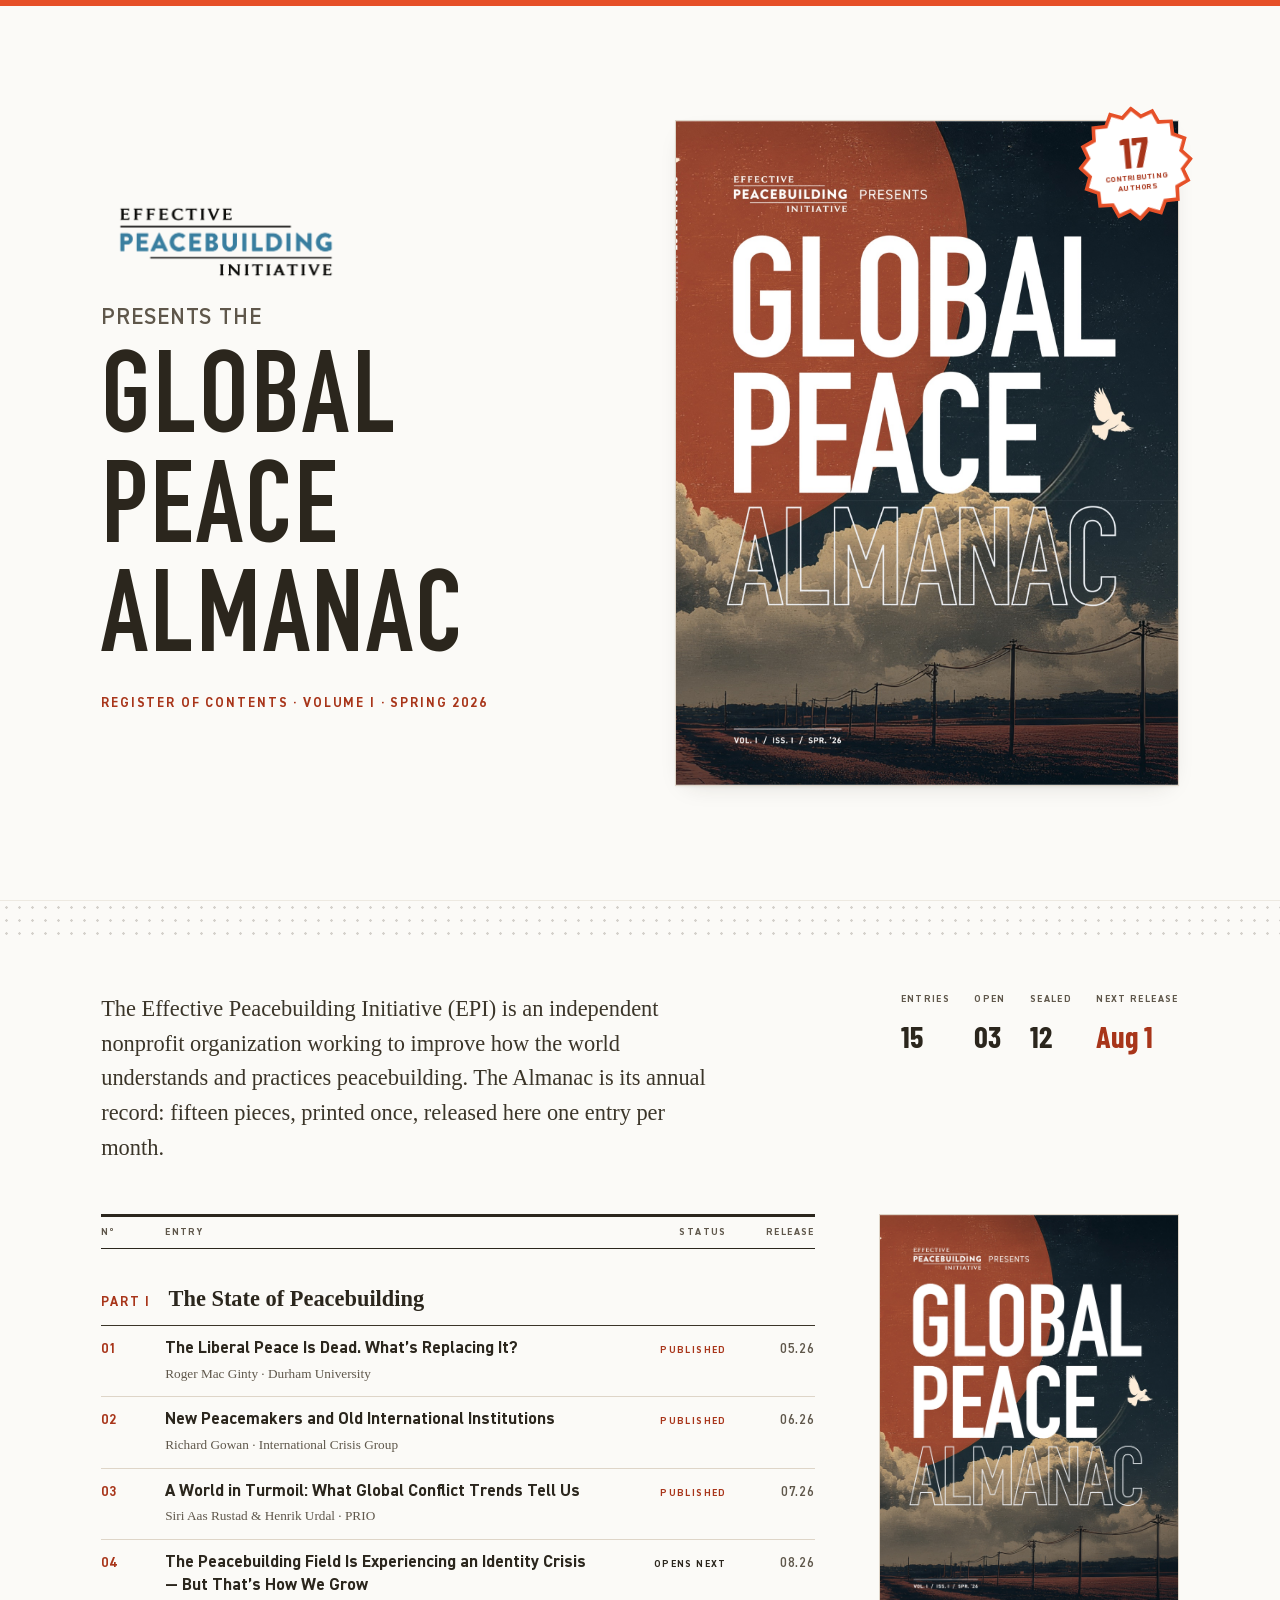
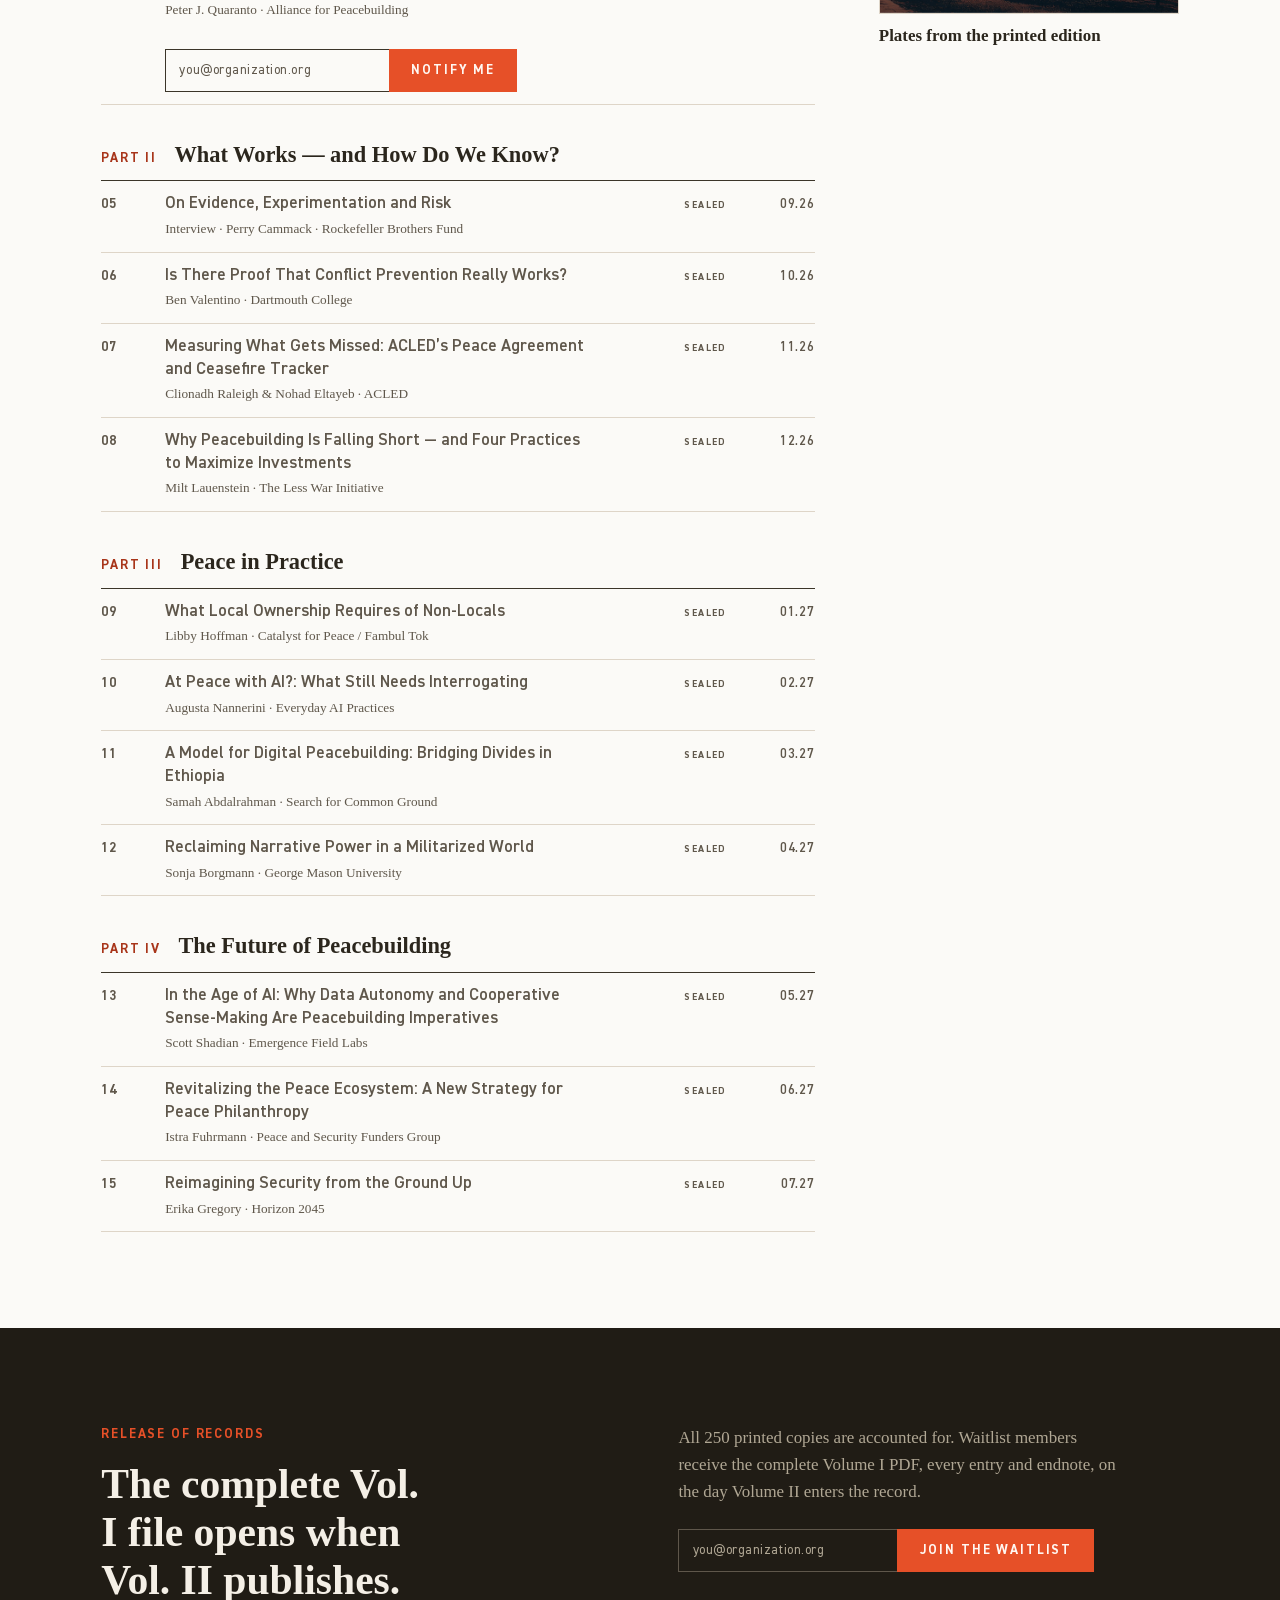
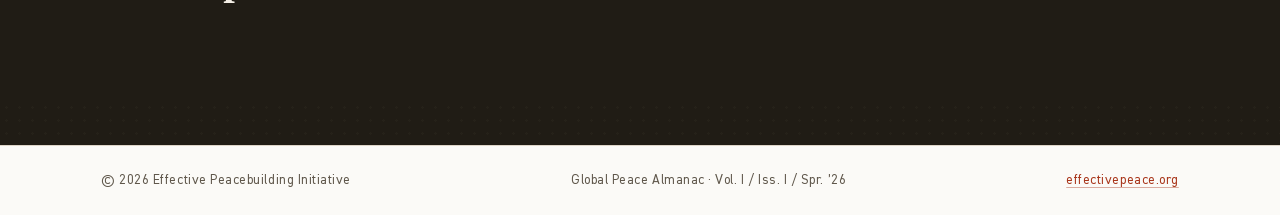
==== commit 3a39f55b: "Header + mobile refinements: DIN Condensed title, starburst badge, mobile hero + card layout Hero ti" ====
--- a/index.html
+++ b/index.html
@@ -95,14 +95,14 @@
           <div class="lg-entry">
             <span class="lg-title">The Peacebuilding Field Is Experiencing an Identity Crisis — But That’s How We Grow</span>
             <span class="lg-author">Peter J. Quaranto · Alliance for Peacebuilding</span>
-            <form class="capture lg-capture" data-capture data-done="Noted. We’ll write when it opens.">
-              <label class="visually-hidden" for="cap-04">Email address</label>
-              <input id="cap-04" type="email" placeholder="you@organization.org" required>
-              <button class="btn btn--signal" type="submit">Notify me</button>
-            </form>
           </div>
           <span class="lg-status st-next">Opens next</span>
           <span class="lg-date">08.26</span>
+          <form class="capture lg-capture" data-capture data-done="Noted. We’ll write when it opens.">
+            <label class="visually-hidden" for="cap-04">Email address</label>
+            <input id="cap-04" type="email" placeholder="you@organization.org" required>
+            <button class="btn btn--signal" type="submit">Notify me</button>
+          </form>
         </div>
 
         <p class="ledger-part"><span class="ledger-part-no">Part II</span> What Works — and How Do We Know?</p>
--- a/css/tokens.css
+++ b/css/tokens.css
@@ -44,6 +44,15 @@
   font-family: 'DIN 2014';
   src: url('../fonts/DIN2014-ExtraBold.woff') format('woff');
   font-weight: 800;
+  font-style: normal;
+  font-display: swap;
+}
+
+/* ---- DIN Condensed (print display face, hero title only) ---- */
+@font-face {
+  font-family: 'DIN Condensed';
+  src: url('../fonts/DINCondensed-Bold.ttf') format('truetype');
+  font-weight: 700;
   font-style: normal;
   font-display: swap;
 }
--- a/css/ledger.css
+++ b/css/ledger.css
@@ -15,9 +15,16 @@
   gap: var(--space-6);
   padding-block: var(--space-8) var(--space-6);
 }
-/* hero pieces (the cinematic cover + dim layer) are desktop-only */
-.reg-hero-overlay,
-.reg-hero-media { display: none; }
+/* the dim layer is desktop-only; the cover shows at every width */
+.reg-hero-overlay { display: none; }
+.reg-hero-media { position: relative; }
+/* the sunburst rides the cover's top-right corner wherever the cover shows */
+.reg-hero-media .reg-stamp {
+  position: absolute;
+  top: -0.6rem;
+  right: -0.6rem;
+  z-index: 1;
+}
 .reg-issuer {
   display: flex;
   flex-direction: column;
@@ -26,13 +33,15 @@
 }
 .reg-logo { display: block; width: clamp(190px, 20vw, 250px); height: auto; }
 .reg-presents {
-  font-family: var(--font-serif);
-  font-style: italic;
-  font-size: var(--step-0);
+  font-family: var(--font-display);
+  font-weight: 600;
+  font-size: var(--step-1);
+  letter-spacing: .04em;
+  text-transform: uppercase;
   color: var(--color-text-mute);
 }
 .reg-title {
-  font-family: var(--font-display);
+  font-family: 'DIN Condensed', var(--font-display);
   font-weight: 700;
   font-size: var(--step-5);
   line-height: .95;
@@ -48,30 +57,47 @@
   text-transform: uppercase;
   color: var(--color-signal-text);
 }
+/* sunburst "violator": white burst with a signal rim, sticker tilt */
 .reg-stamp {
+  --burst: polygon(50.0% 0.0%, 58.4% 7.8%, 69.1% 3.8%, 73.9% 14.2%, 85.4% 14.6%, 85.8% 26.1%, 96.2% 30.9%, 92.2% 41.6%, 100.0% 50.0%, 92.2% 58.4%, 96.2% 69.1%, 85.8% 73.9%, 85.4% 85.4%, 73.9% 85.8%, 69.1% 96.2%, 58.4% 92.2%, 50.0% 100.0%, 41.6% 92.2%, 30.9% 96.2%, 26.1% 85.8%, 14.6% 85.4%, 14.2% 73.9%, 3.8% 69.1%, 7.8% 58.4%, 0.0% 50.0%, 7.8% 41.6%, 3.8% 30.9%, 14.2% 26.1%, 14.6% 14.6%, 26.1% 14.2%, 30.9% 3.8%, 41.6% 7.8%);
+  position: relative;
+  width: clamp(6.75rem, 9vw, 8.5rem);
+  aspect-ratio: 1;
+  display: flex;
+  flex-direction: column;
+  align-items: center;
+  justify-content: center;
+  text-align: center;
+  color: var(--color-signal-text);
+  background: var(--color-signal);
+  clip-path: var(--burst);
+  transform: rotate(-5deg);
+  filter: drop-shadow(0 5px 10px rgba(43, 38, 29, .22));
+}
+/* white face inset inside the signal star leaves a signal rim around the burst */
+.reg-stamp::before {
+  content: "";
+  position: absolute;
+  inset: 5px;
   background: #fff;
-  border: var(--rule-bold) solid var(--color-signal);
-  color: var(--color-signal-text);
-  text-align: center;
-  padding: var(--space-4) var(--space-5);
-  transform: rotate(3deg);
-  box-shadow: var(--shadow-card);
+  clip-path: var(--burst);
+  z-index: -1;
 }
 .reg-stamp-no {
   display: block;
   font-family: var(--font-display);
   font-weight: 700;
   font-size: var(--step-3);
-  line-height: 1;
+  line-height: .9;
 }
 .reg-stamp-label {
   display: block;
-  margin-top: var(--space-1);
-  font-size: .62rem;
-  font-weight: 700;
-  letter-spacing: var(--tracking-label);
-  text-transform: uppercase;
-  line-height: 1.3;
+  margin-top: 3px;
+  font-size: .52rem;
+  font-weight: 700;
+  letter-spacing: .03em;
+  text-transform: uppercase;
+  line-height: 1.2;
 }
 .reg-band { height: 44px; opacity: .45; border-top: var(--rule-hair) solid var(--color-border); }
 
@@ -181,7 +207,7 @@
 .st-sealed { color: var(--color-text-mute); }
 .lg-date { font-size: var(--step--1); font-weight: 600; letter-spacing: .06em; color: var(--color-text-mute); text-align: right; font-variant-numeric: tabular-nums; }
 
-.lg-capture { margin-top: var(--space-3); max-width: 22rem; }
+.lg-capture { grid-column: 2; margin-top: var(--space-3); max-width: 22rem; }
 
 /* per-row cover tile: hidden on desktop (the sticky hover-preview covers that);
    shown as a left tile once the preview is gone (≤1000px). A display:none grid
@@ -344,28 +370,50 @@
   .register-columns { grid-template-columns: 1fr; }
   .register-preview { display: none; }
 
-  /* card + tile layout: the row becomes Nº | cover | text once the side
-     preview is gone, so every entry carries its own plate */
+  /* mobile hero: the cover joins the stacked header, below the title block */
+  .reg-head-row { flex-direction: column; align-items: flex-start; }
+  .reg-hero-media { display: block; width: max-content; max-width: 100%; margin-top: var(--space-5); }
+  .reg-hero-media img { width: min(62vw, 250px); height: auto; max-height: none; }
+  .reg-stamp { width: clamp(5.5rem, 24vw, 6.75rem); }
+
+  /* card layout: cover flush-left, one meta line (Nº · status · date), title/author
+     below, and the notify form spanning the full card width beneath both columns */
   .ledger-cols { display: none; }
   .ledger-row {
-    grid-template-columns: auto clamp(4.5rem, 12vw, 6rem) minmax(0, 1fr);
+    grid-template-columns: [cover] clamp(4.5rem, 20vw, 5.5rem) [m1] auto [m2] auto [m3] 1fr;
+    grid-template-rows: auto auto;
     column-gap: var(--space-3);
+    row-gap: 4px;
     align-items: start;
-  }
-  .lg-no { grid-column: 1; grid-row: 1; }
+    padding-block: var(--space-5);
+  }
   .lg-thumb {
     display: block;
-    grid-column: 2;
-    grid-row: 1 / span 3;
+    grid-column: cover;
+    grid-row: 1 / span 2;
     align-self: start;
     aspect-ratio: 3 / 4;
     width: 100%;
     object-fit: cover;
     border: var(--rule-hair) solid var(--color-border);
   }
-  .lg-entry { grid-column: 3; }
-  .lg-status { grid-column: 3; text-align: left; }
-  .lg-date { grid-column: 3; text-align: left; }
+  .lg-no { grid-column: m1; grid-row: 1; }
+  .lg-status { grid-column: m2; grid-row: 1; text-align: left; }
+  .lg-date { grid-column: m3; grid-row: 1; text-align: left; justify-self: start; }
+  .lg-no::after,
+  .lg-status::after {
+    content: "·";
+    margin-inline: .1em .35em;
+    color: var(--color-text-mute);
+    font-weight: 600;
+  }
+  .lg-entry { grid-column: m1 / -1; grid-row: 2; }
+  .lg-capture {
+    grid-column: cover / -1;
+    grid-row: 3;
+    max-width: none;
+    margin-top: var(--space-3);
+  }
 }
 @media (max-width: 800px) {
   .reg-mission { grid-template-columns: 1fr; }
@@ -373,6 +421,5 @@
   .reg-release-grid { grid-template-columns: 1fr; padding-block: var(--space-10); }
 }
 @media (max-width: 640px) {
-  .reg-stamp { display: none; }
   .reg-foot-row { flex-direction: column; gap: var(--space-2); padding-bottom: var(--space-16); }
 }
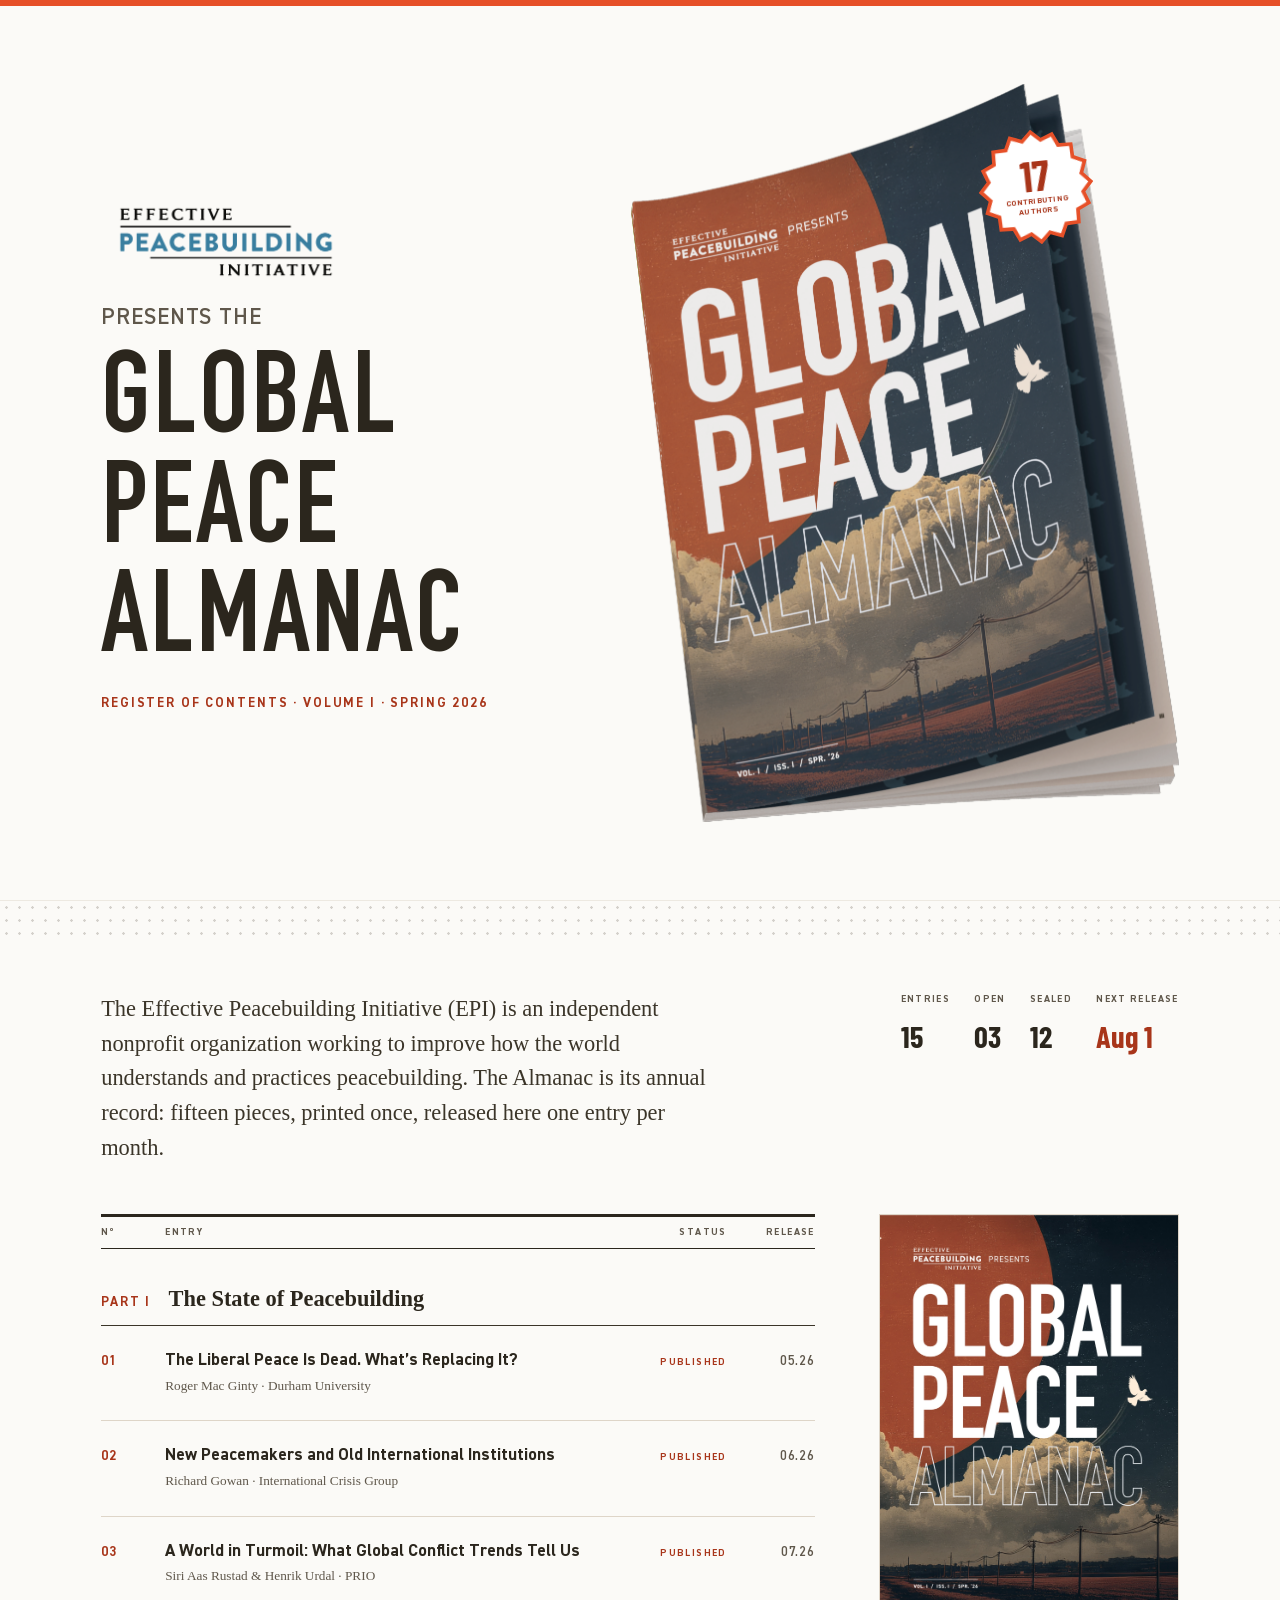
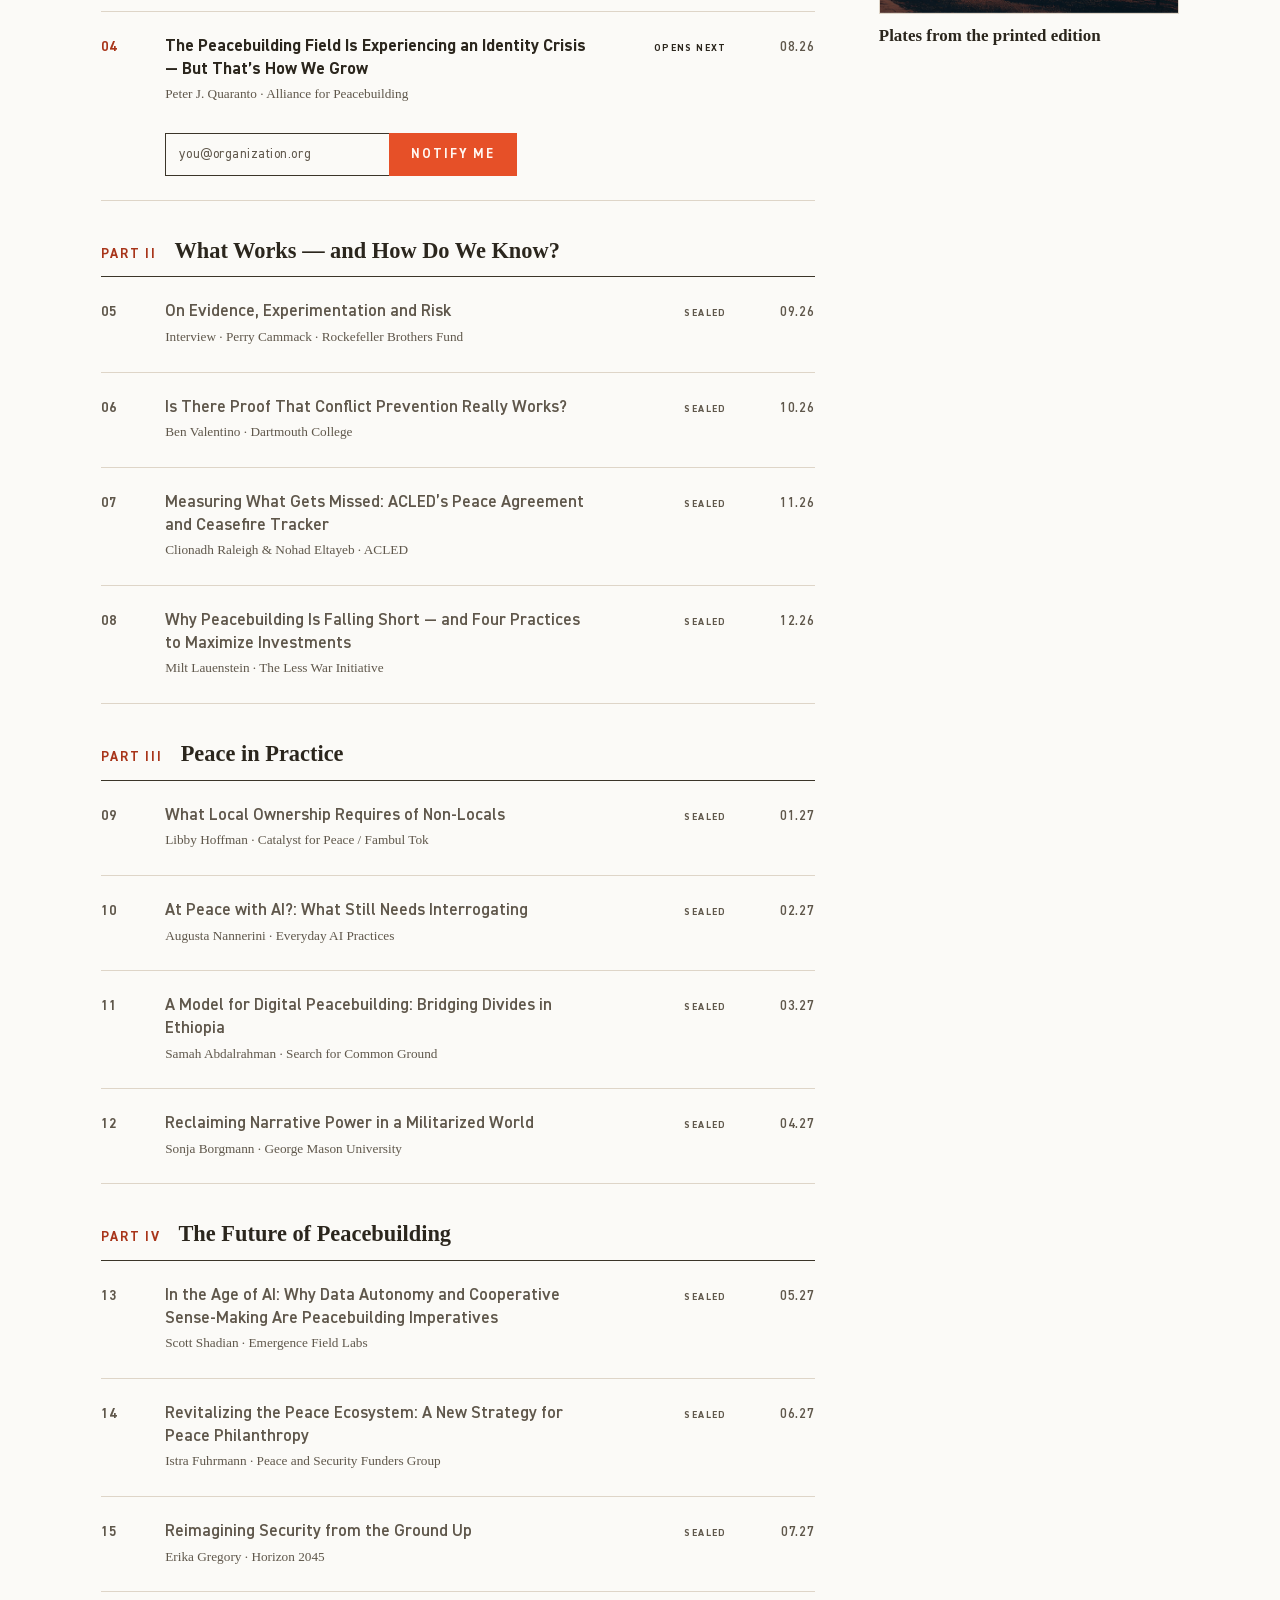
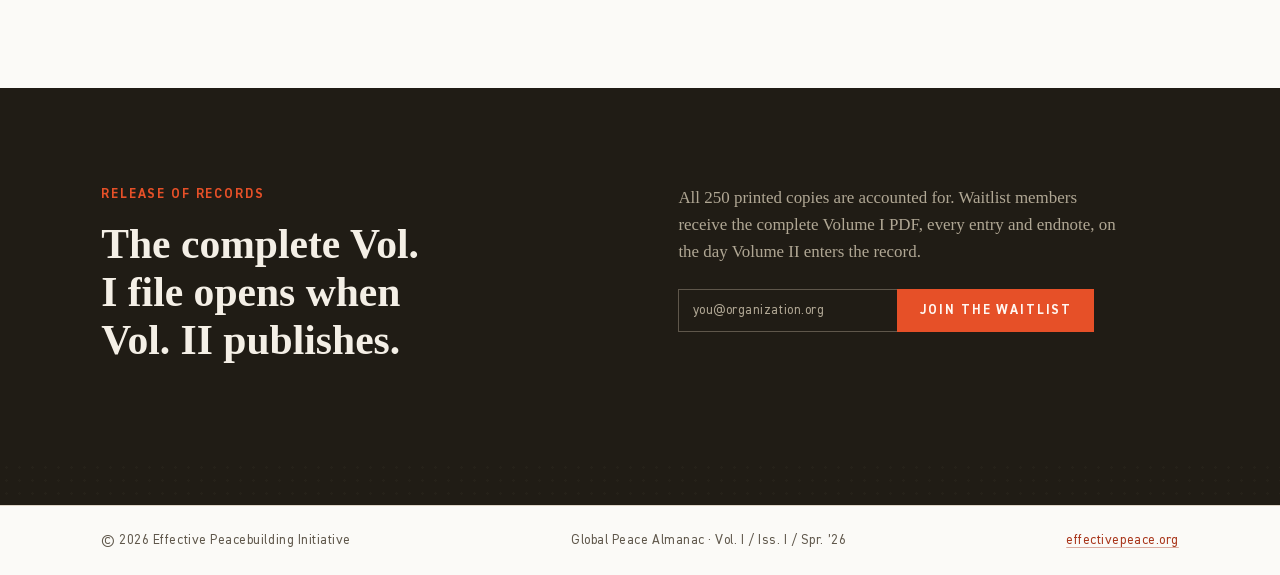
==== commit 8bd2c4b4: "Hero: swap placeholder for the printed-edition mockup; reseat author badge Hero cover img now points" ====
--- a/index.html
+++ b/index.html
@@ -27,7 +27,7 @@
       <p class="reg-subtitle">Register of contents · Volume I · Spring 2026</p>
     </div>
     <div class="reg-hero-media">
-      <img src="assets/cover-vol1.jpg" alt="Global Peace Almanac, Volume I — printed cover">
+      <img src="assets/almanac-mockup.png" alt="Global Peace Almanac, Volume I — printed edition">
       <div class="reg-stamp" aria-label="17 contributing authors">
         <span class="reg-stamp-no">17</span>
         <span class="reg-stamp-label">Contributing<br>Authors</span>
--- a/css/ledger.css
+++ b/css/ledger.css
@@ -18,12 +18,15 @@
 /* the dim layer is desktop-only; the cover shows at every width */
 .reg-hero-overlay { display: none; }
 .reg-hero-media { position: relative; }
-/* the sunburst rides the cover's top-right corner wherever the cover shows */
+/* the sunburst rides the mockup's top-right cover corner; percentage anchor
+   maps to the same point on the book at every screen size */
 .reg-hero-media .reg-stamp {
   position: absolute;
-  top: -0.6rem;
-  right: -0.6rem;
+  top: 14%;
+  left: 74%;
+  right: auto;
   z-index: 1;
+  transform: translate(-50%, -50%) rotate(-6deg);
 }
 .reg-issuer {
   display: flex;
@@ -181,7 +184,7 @@
   grid-template-columns: 3rem minmax(0, 1fr) 7.5rem 4.5rem;
   gap: var(--space-4);
   align-items: baseline;
-  padding: var(--space-3) 0;
+  padding: var(--space-5) 0;
   border-bottom: var(--rule-hair) solid var(--color-border);
   transition: background-color .15s ease;
 }
@@ -334,16 +337,7 @@
     display: block;
     width: auto;
     max-width: 100%;
-    max-height: 74vh;
-    border: var(--rule-hair) solid var(--color-border);
-    box-shadow: var(--shadow-card);
-  }
-  /* 17-authors badge as a sticker on the cover's top-right corner */
-  .reg-hero-media .reg-stamp {
-    position: absolute;
-    top: -0.9rem;
-    right: -0.9rem;
-    z-index: 1;
+    max-height: 82vh;
   }
 
   .reg-hero-overlay {
@@ -370,20 +364,31 @@
   .register-columns { grid-template-columns: 1fr; }
   .register-preview { display: none; }
 
-  /* mobile hero: the cover joins the stacked header, below the title block */
-  .reg-head-row { flex-direction: column; align-items: flex-start; }
-  .reg-hero-media { display: block; width: max-content; max-width: 100%; margin-top: var(--space-5); }
+  /* mobile hero: centered masthead, cover below the title block */
+  .reg-head-row {
+    flex-direction: column;
+    align-items: center;
+    text-align: center;
+    padding-block: var(--space-3) var(--space-6);
+  }
+  .reg-issuer { align-items: center; }
+  .reg-logo { width: min(150px, 42vw); }
+  .reg-hero-media { display: block; width: max-content; max-width: 100%; margin: var(--space-5) auto 0; }
   .reg-hero-media img { width: min(62vw, 250px); height: auto; max-height: none; }
   .reg-stamp { width: clamp(5.5rem, 24vw, 6.75rem); }
 
-  /* card layout: cover flush-left, one meta line (Nº · status · date), title/author
-     below, and the notify form spanning the full card width beneath both columns */
+  /* card layout: cover flush-left; title/author, then a centered meta line
+     (Nº · status · date) beneath them; notify form spans the full card width */
   .ledger-cols { display: none; }
   .ledger-row {
-    grid-template-columns: [cover] clamp(4.5rem, 20vw, 5.5rem) [m1] auto [m2] auto [m3] 1fr;
+    grid-template-columns:
+      [cover] clamp(4.5rem, 20vw, 5.5rem)
+      [pad-l] minmax(0, 1fr)
+      [m1] auto [m2] auto [m3] auto
+      [pad-r] minmax(0, 1fr) [end];
     grid-template-rows: auto auto;
     column-gap: var(--space-3);
-    row-gap: 4px;
+    row-gap: var(--space-2);
     align-items: start;
     padding-block: var(--space-5);
   }
@@ -397,19 +402,24 @@
     object-fit: cover;
     border: var(--rule-hair) solid var(--color-border);
   }
-  .lg-no { grid-column: m1; grid-row: 1; }
-  .lg-status { grid-column: m2; grid-row: 1; text-align: left; }
-  .lg-date { grid-column: m3; grid-row: 1; text-align: left; justify-self: start; }
-  .lg-no::after,
-  .lg-status::after {
-    content: "·";
-    margin-inline: .1em .35em;
+  .lg-entry { grid-column: pad-l / end; grid-row: 1; }
+  /* one matching, centered meta line below the author */
+  .lg-no { grid-column: m1; grid-row: 2; }
+  .lg-status { grid-column: m2; grid-row: 2; }
+  .lg-date { grid-column: m3; grid-row: 2; }
+  .lg-no,
+  .lg-status,
+  .lg-date {
+    align-self: center;
+    font-size: var(--step--1);
+    font-weight: 600;
+    letter-spacing: .05em;
+    text-transform: uppercase;
     color: var(--color-text-mute);
-    font-weight: 600;
-  }
-  .lg-entry { grid-column: m1 / -1; grid-row: 2; }
+    text-align: center;
+  }
   .lg-capture {
-    grid-column: cover / -1;
+    grid-column: cover / end;
     grid-row: 3;
     max-width: none;
     margin-top: var(--space-3);
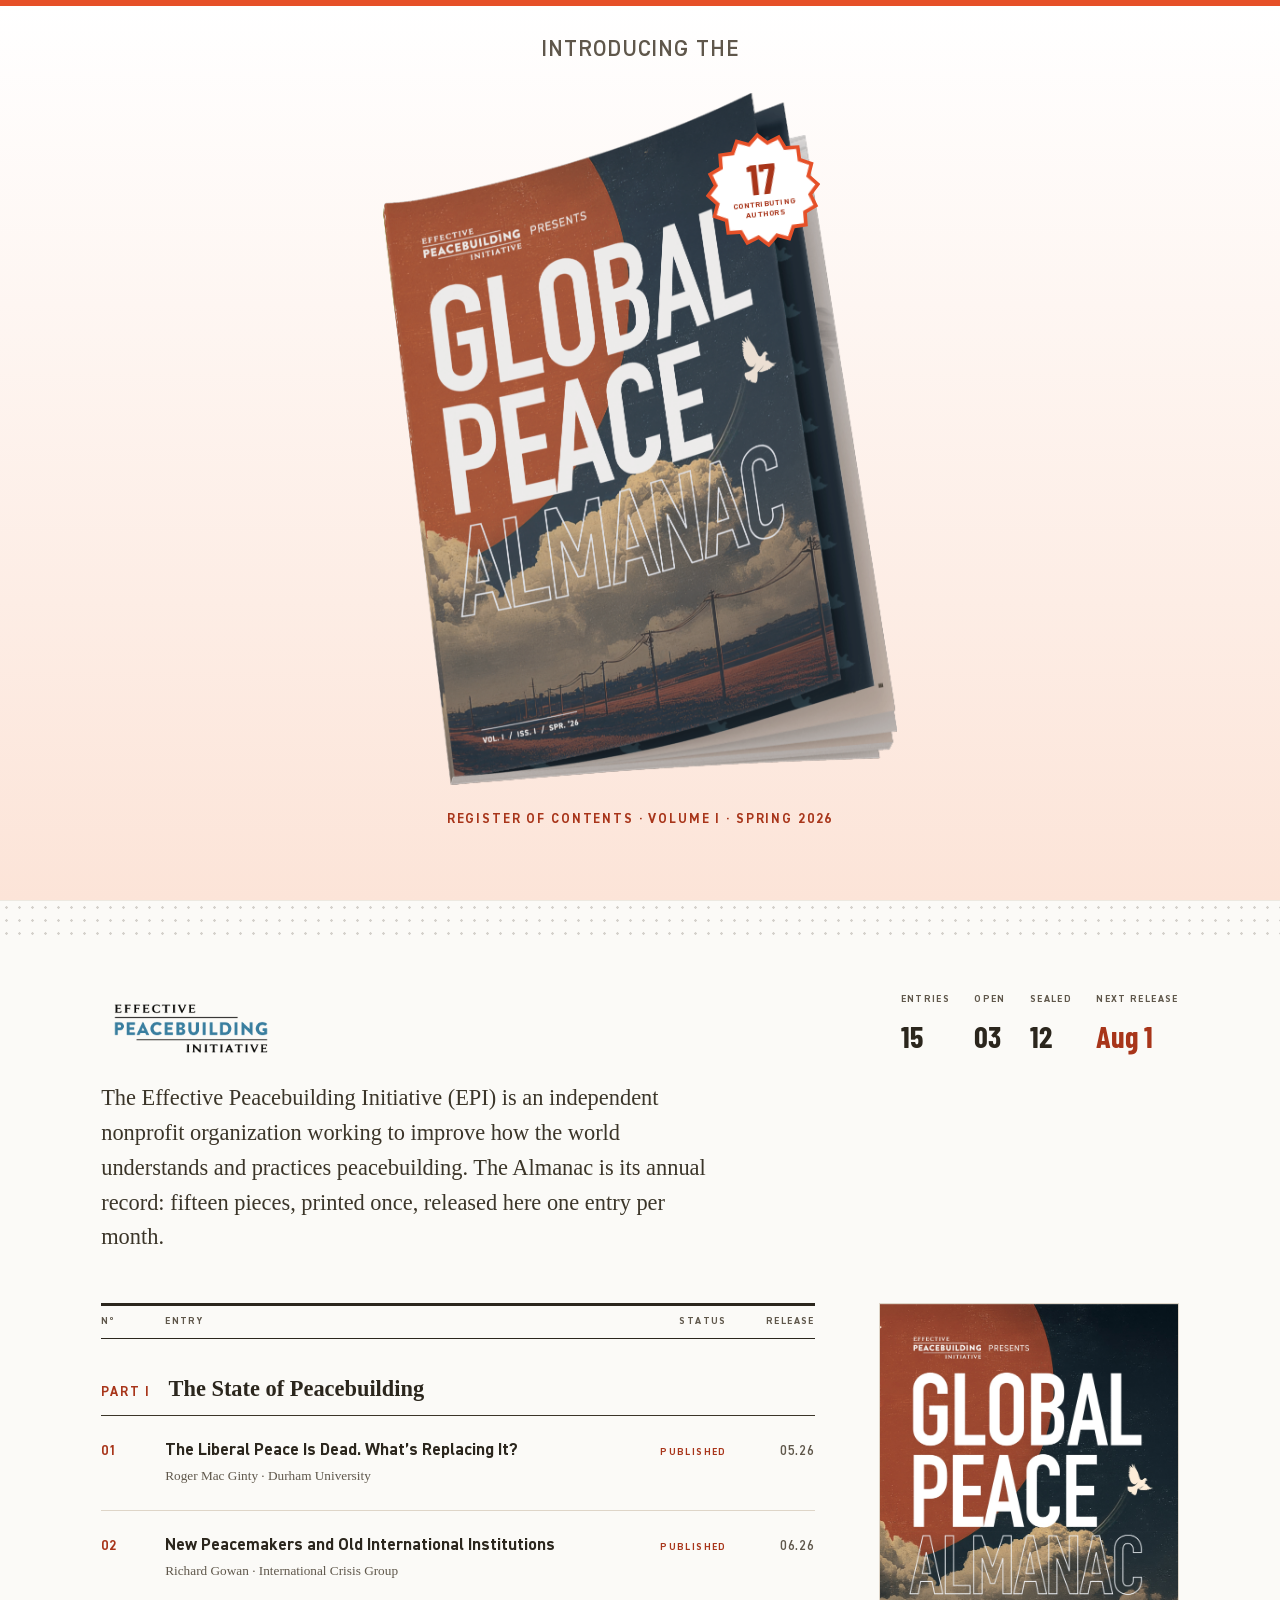
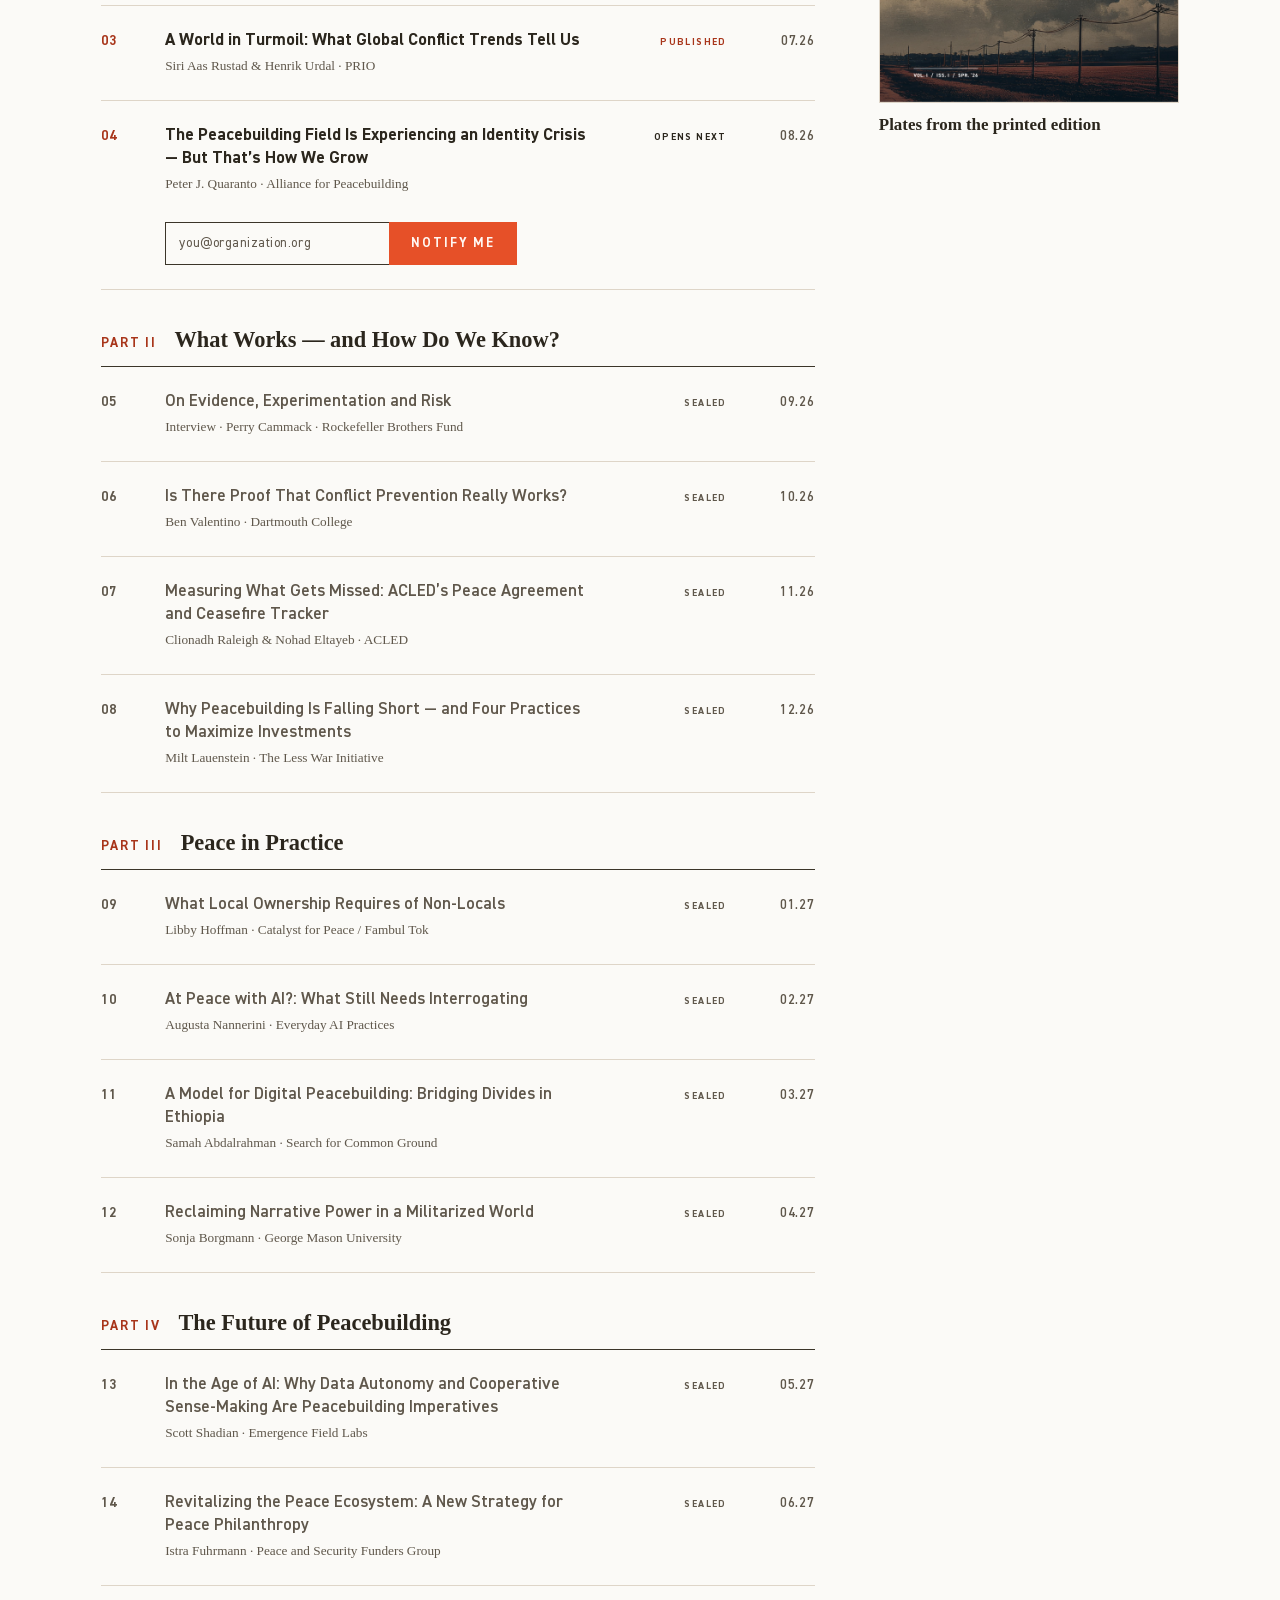
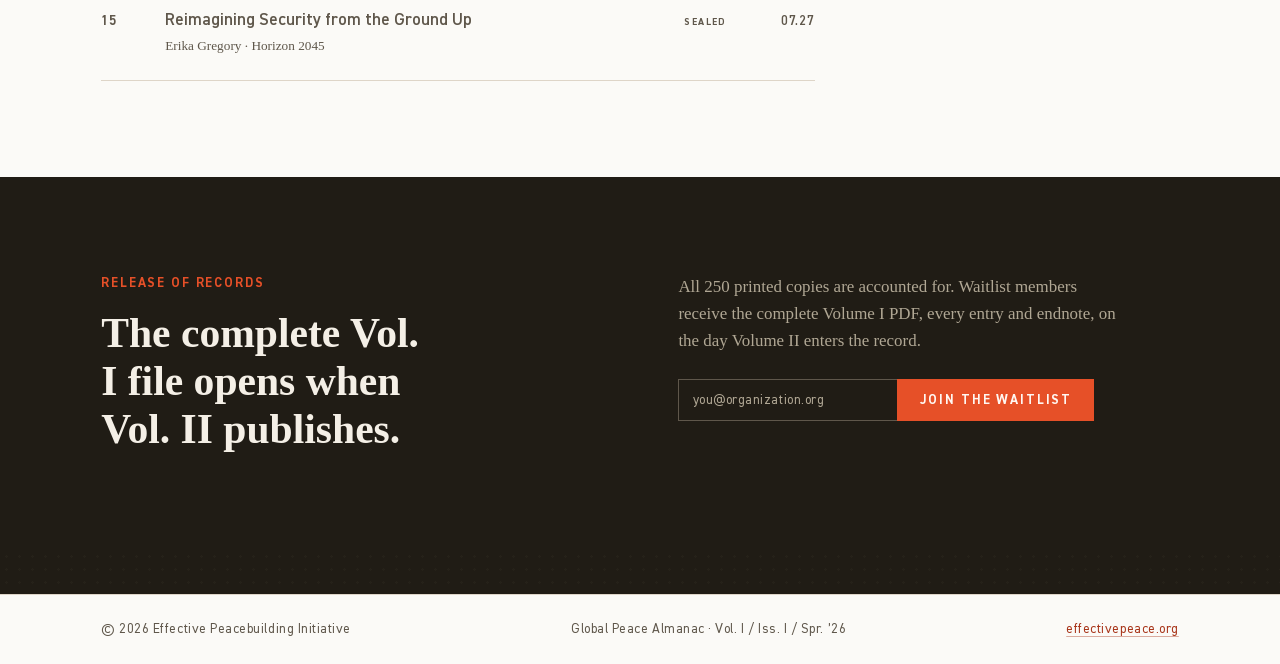
==== commit 7f3795f0: "Move EPI logo from hero into mission strip; hero eyebrow now reads 'Introducing the' Hero is back to" ====
--- a/index.html
+++ b/index.html
@@ -20,8 +20,7 @@
   <div class="container reg-head-row">
     <div class="reg-head-text">
       <p class="reg-issuer">
-        <img class="reg-logo" src="assets/epi-logo.png" alt="Effective Peacebuilding Initiative">
-        <span class="reg-presents">presents the</span>
+        <span class="reg-presents">Introducing the</span>
       </p>
       <h1 class="reg-title">Global Peace<br>Almanac</h1>
       <p class="reg-subtitle">Register of contents · Volume I · Spring 2026</p>
@@ -40,7 +39,10 @@
   <div class="reg-band dot-grid" aria-hidden="true"></div>
   <!-- ===== Standing statement ===== -->
   <section class="reg-mission container reveal">
-    <p class="reg-mission-text">The Effective Peacebuilding Initiative (EPI) is an independent nonprofit organization working to improve how the world understands and practices peacebuilding. The Almanac is its annual record: fifteen pieces, printed once, released here one entry per month.</p>
+    <div class="reg-mission-intro">
+      <img class="reg-mission-logo" src="assets/epi-logo.png" alt="Effective Peacebuilding Initiative">
+      <p class="reg-mission-text">The Effective Peacebuilding Initiative (EPI) is an independent nonprofit organization working to improve how the world understands and practices peacebuilding. The Almanac is its annual record: fifteen pieces, printed once, released here one entry per month.</p>
+    </div>
     <dl class="reg-facts">
       <div><dt>Entries</dt><dd>15</dd></div>
       <div><dt>Open</dt><dd>03</dd></div>
--- a/css/ledger.css
+++ b/css/ledger.css
@@ -7,7 +7,10 @@
 .ledger { font-family: var(--font-grotesque); }
 
 /* ---- head ---- */
-.reg-head { border-top: 6px solid var(--color-signal); }
+.reg-head {
+  border-top: 6px solid var(--color-signal);
+  background: linear-gradient(180deg, #FFFFFF 0%, var(--color-bg-tint) 100%);
+}
 .reg-head-row {
   display: flex;
   justify-content: space-between;
@@ -34,7 +37,6 @@
   align-items: flex-start;
   gap: var(--space-2);
 }
-.reg-logo { display: block; width: clamp(190px, 20vw, 250px); height: auto; }
 .reg-presents {
   font-family: var(--font-display);
   font-weight: 600;
@@ -43,14 +45,20 @@
   text-transform: uppercase;
   color: var(--color-text-mute);
 }
+/* the printed cover carries the wordmark, so the masthead title would repeat it.
+   Keep the H1 in the document for structure and screen readers, but pull it
+   visually so the above-the-fold shows the name once (on the cover). */
 .reg-title {
-  font-family: 'DIN Condensed', var(--font-display);
-  font-weight: 700;
-  font-size: var(--step-5);
-  line-height: .95;
-  letter-spacing: .02em;
-  text-transform: uppercase;
-  margin-top: var(--space-3);
+  position: absolute;
+  width: 1px;
+  height: 1px;
+  padding: 0;
+  margin: -1px;
+  overflow: hidden;
+  clip: rect(0 0 0 0);
+  clip-path: inset(50%);
+  white-space: nowrap;
+  border: 0;
 }
 .reg-subtitle {
   margin-top: var(--space-3);
@@ -111,6 +119,12 @@
   gap: clamp(2rem, 5vw, 5rem);
   align-items: start;
   padding-block: var(--space-8);
+}
+.reg-mission-logo {
+  display: block;
+  width: clamp(140px, 16vw, 180px);
+  height: auto;
+  margin-bottom: var(--space-4);
 }
 .reg-mission-text {
   font-family: var(--font-serif);
@@ -310,34 +324,42 @@
     height: 100vh;
     z-index: 0;
     display: flex;
+    align-items: flex-start;
+    overflow: hidden;
+  }
+  /* one centered column: "introducing the" eyebrow -> printed cover -> subtitle.
+     .reg-head-text unwraps (display:contents) so its children order in the same
+     flex column as the cover; the cover carries the wordmark, so the H1 stays
+     hidden and the EPI logo has moved down into the mission strip below. */
+  .reg-head-row {
+    flex-direction: column;
     align-items: center;
-    overflow: hidden;
-  }
-  .reg-head-row {
-    display: grid;
-    grid-template-columns: 1fr 1fr;
-    gap: clamp(2rem, 5vw, 5rem);
-    align-items: center;
+    justify-content: flex-start;
+    text-align: center;
+    gap: 0;
     width: 100%;
-    padding-block: 0;
+    padding-block: clamp(1rem, 3vh, 1.75rem) 0;
     position: relative;
     z-index: 1;
   }
-  .reg-head .reg-title { font-size: var(--step-6); margin-top: var(--space-4); }
+  .reg-head-text { display: contents; }
+  .reg-issuer { order: 1; align-items: center; }
+  .reg-subtitle { order: 3; margin-top: var(--space-5); }
 
   /* media shrink-wraps the cover so the sticker can hug its true corner */
   .reg-hero-media {
+    order: 2;
     display: block;
     position: relative;
-    justify-self: end;
     width: max-content;
     max-width: 100%;
+    margin-top: var(--space-5);
   }
   .reg-hero-media img {
     display: block;
     width: auto;
     max-width: 100%;
-    max-height: 82vh;
+    max-height: calc(100vh - 13rem);
   }
 
   .reg-hero-overlay {
@@ -357,6 +379,14 @@
     margin-top: 100vh;
     background: var(--color-bg);
   }
+  /* the footer is a sibling of main, not inside it. The fixed hero (and its dim
+     overlay) sit at z-index 0; give the footer a stacking order above every
+     scrolling section so it can never show the hero through as a dark tint. */
+  .reg-foot {
+    position: relative;
+    z-index: 10;
+    background: var(--color-bg);
+  }
 }
 
 /* ---- responsive ---- */
@@ -364,17 +394,26 @@
   .register-columns { grid-template-columns: 1fr; }
   .register-preview { display: none; }
 
-  /* mobile hero: centered masthead, cover below the title block */
+  /* mobile hero: centered masthead. .reg-head-text unwraps via display:contents
+     so issuer/title become direct flex items alongside the mockup and subtitle,
+     letting `order` place the subtitle after the mockup without touching the
+     (desktop-only-relevant) DOM nesting. */
   .reg-head-row {
     flex-direction: column;
     align-items: center;
     text-align: center;
-    padding-block: var(--space-3) var(--space-6);
-  }
-  .reg-issuer { align-items: center; }
-  .reg-logo { width: min(150px, 42vw); }
-  .reg-hero-media { display: block; width: max-content; max-width: 100%; margin: var(--space-5) auto 0; }
-  .reg-hero-media img { width: min(62vw, 250px); height: auto; max-height: none; }
+    padding-block: var(--space-2) var(--space-6);
+  }
+  .reg-head-text { display: contents; }
+  .reg-issuer { order: 1; align-items: center; }
+  .reg-hero-media { order: 2; display: block; width: max-content; max-width: 100%; margin: var(--space-5) auto 0; }
+  .reg-subtitle { order: 3; margin-top: var(--space-5); }
+  .reg-hero-media img {
+    width: auto;
+    height: auto;
+    max-width: min(62vw, 250px);
+    max-height: 54vh;
+  }
   .reg-stamp { width: clamp(5.5rem, 24vw, 6.75rem); }
 
   /* card layout: cover flush-left; title/author, then a centered meta line
@@ -415,7 +454,6 @@
     font-weight: 600;
     letter-spacing: .05em;
     text-transform: uppercase;
-    color: var(--color-text-mute);
     text-align: center;
   }
   .lg-capture {
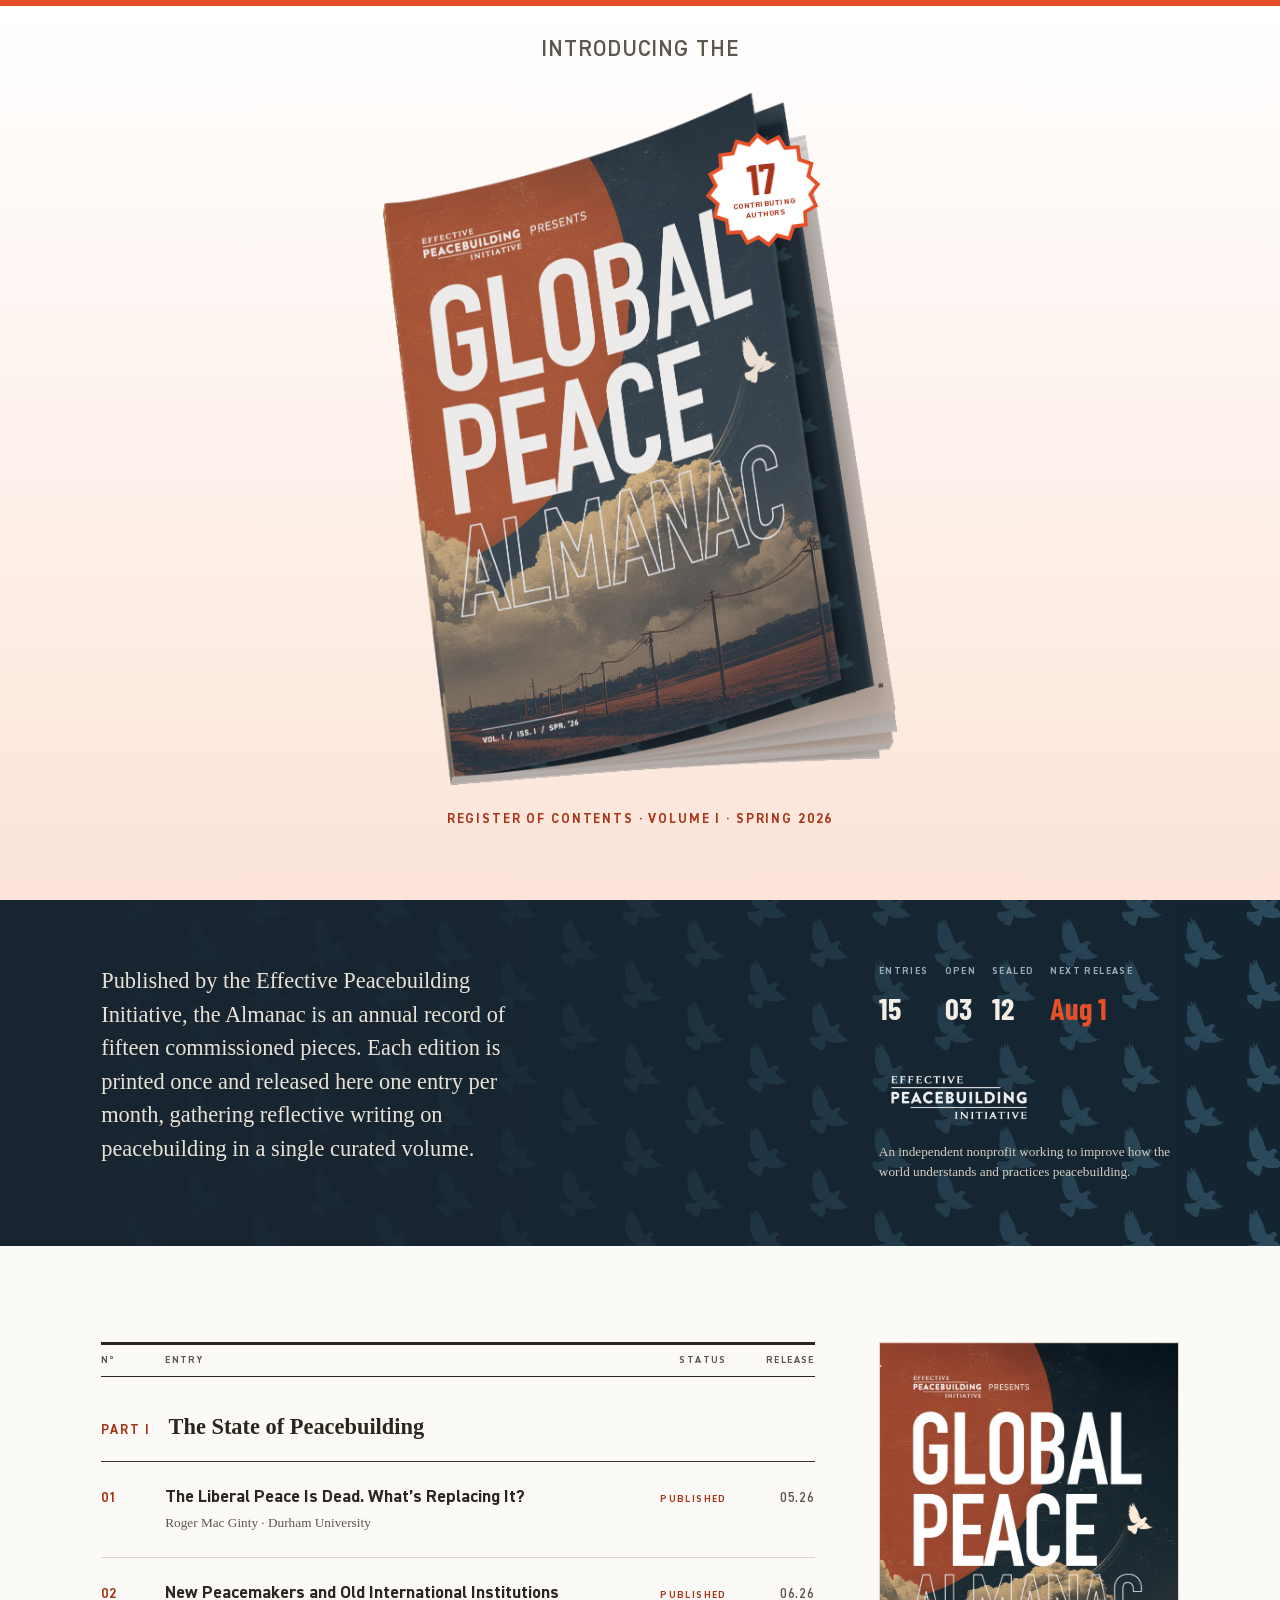
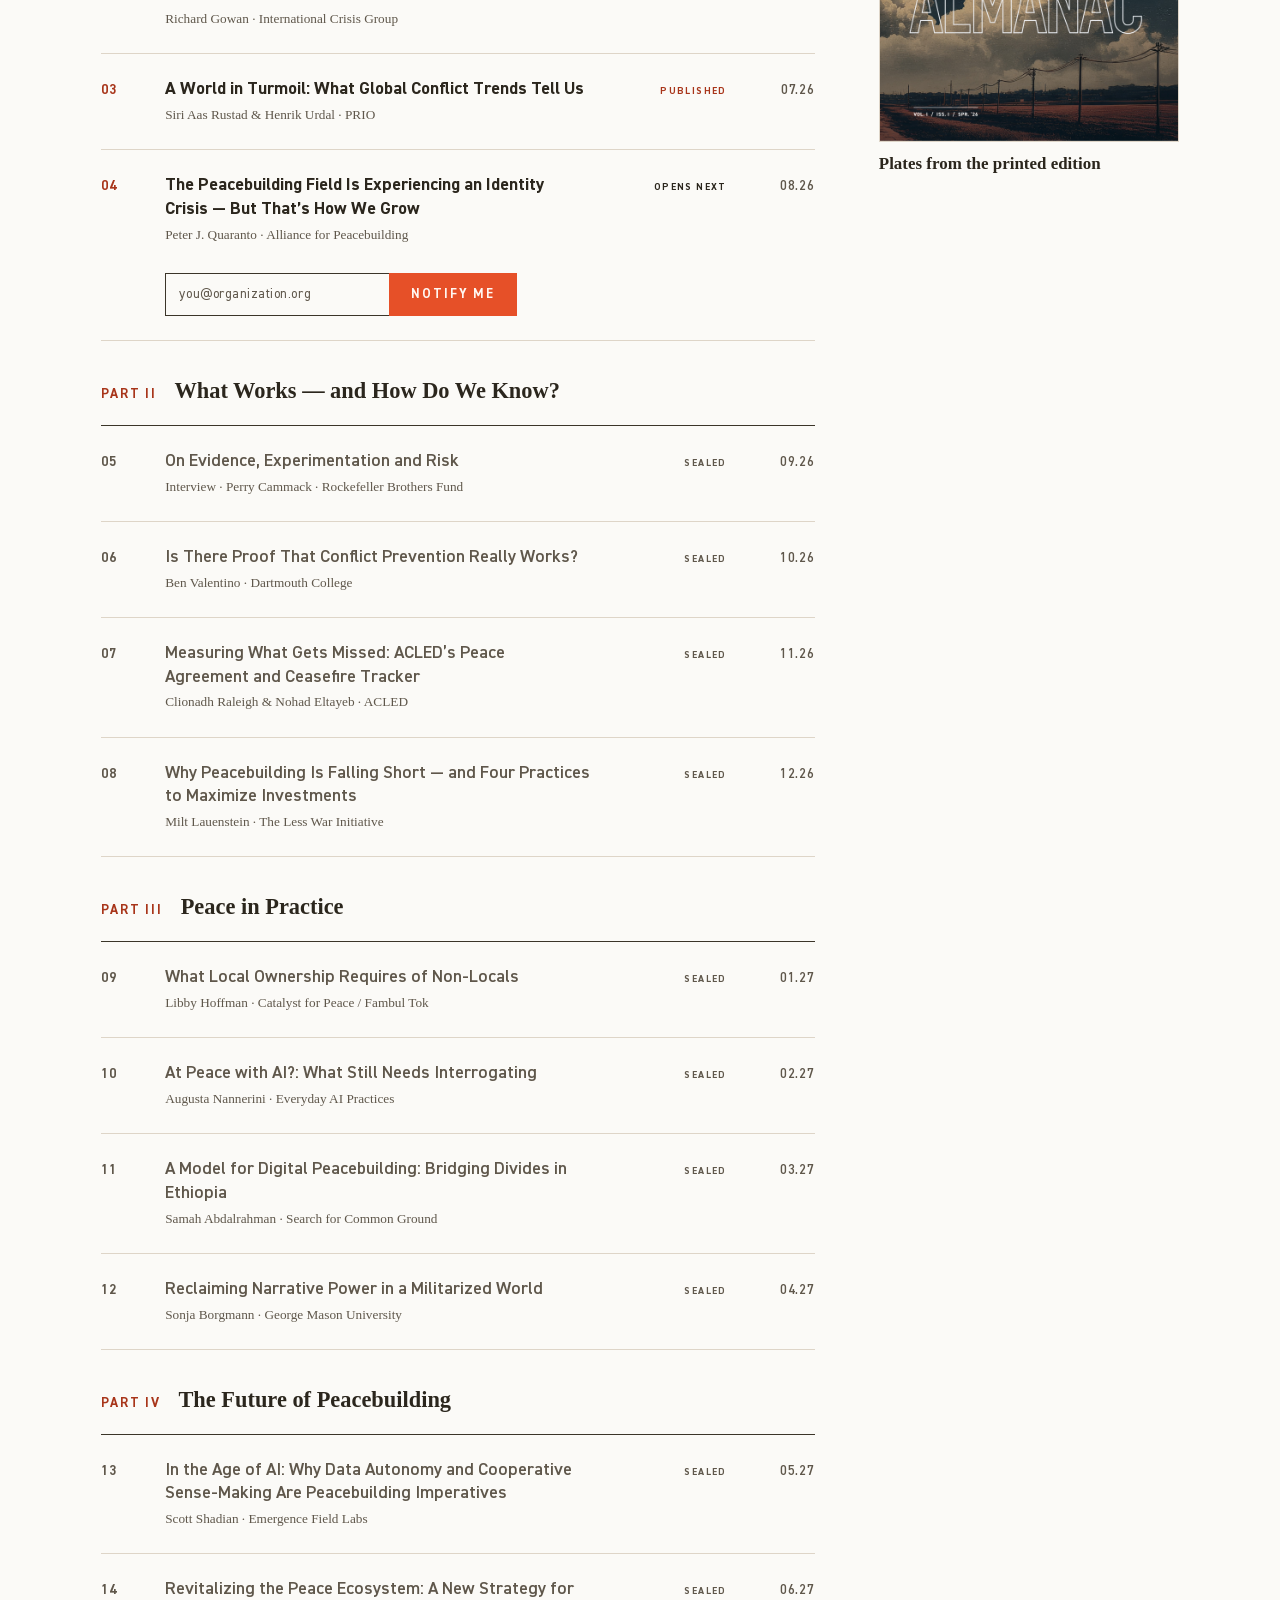
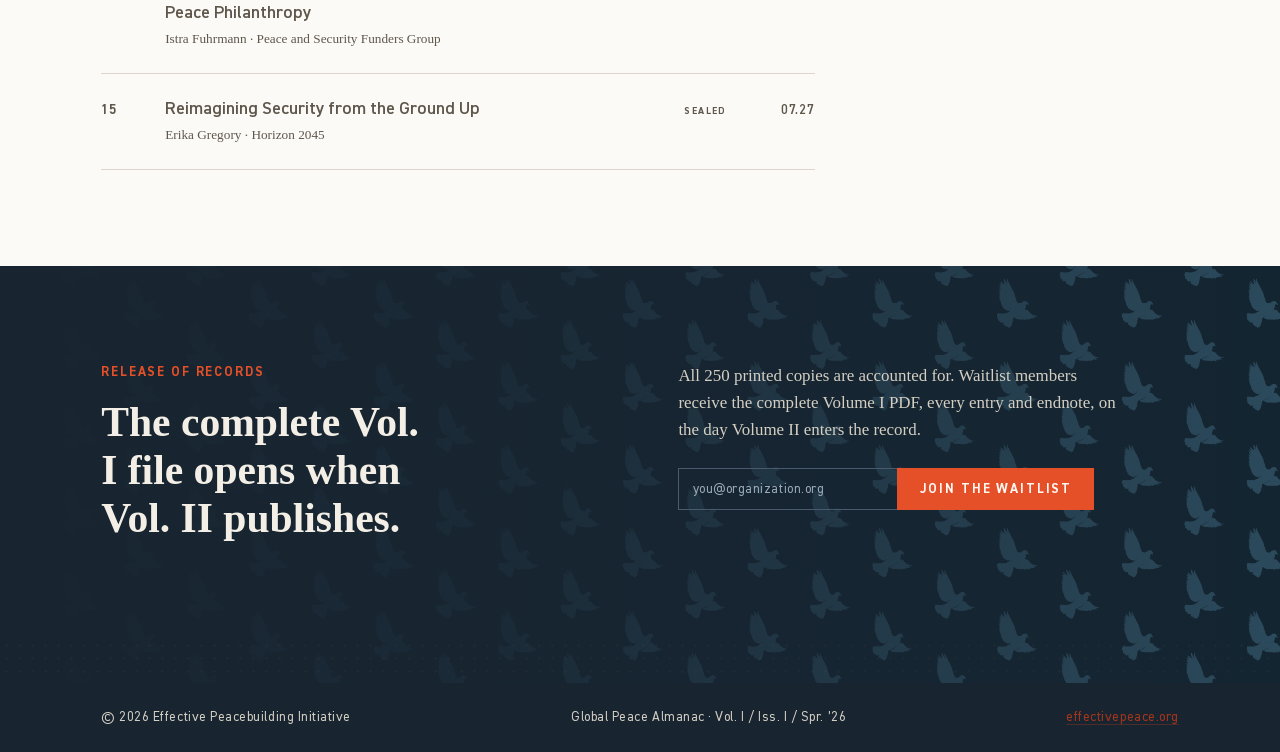
==== commit 65c76635: "Restyle mission & release sections: dark blue background with Dove pattern, larger headlines, footer" ====
--- a/index.html
+++ b/index.html
@@ -38,17 +38,24 @@
 <main>
   <div class="reg-band dot-grid" aria-hidden="true"></div>
   <!-- ===== Standing statement ===== -->
-  <section class="reg-mission container reveal">
-    <div class="reg-mission-intro">
-      <img class="reg-mission-logo" src="assets/epi-logo.png" alt="Effective Peacebuilding Initiative">
-      <p class="reg-mission-text">The Effective Peacebuilding Initiative (EPI) is an independent nonprofit organization working to improve how the world understands and practices peacebuilding. The Almanac is its annual record: fifteen pieces, printed once, released here one entry per month.</p>
-    </div>
-    <dl class="reg-facts">
-      <div><dt>Entries</dt><dd>15</dd></div>
-      <div><dt>Open</dt><dd>03</dd></div>
-      <div><dt>Sealed</dt><dd>12</dd></div>
-      <div><dt>Next release</dt><dd>Aug 1</dd></div>
-    </dl>
+  <section class="reg-mission reveal" id="mission">
+    <div class="container reg-mission-inner">
+      <div class="reg-mission-intro">
+        <p class="reg-mission-text">Published by the Effective Peacebuilding Initiative, the Almanac is an annual record of fifteen commissioned pieces. Each edition is printed once and released here one entry per month, gathering reflective writing on peacebuilding in a single curated volume.</p>
+      </div>
+      <div class="reg-mission-aside">
+        <dl class="reg-facts">
+          <div><dt>Entries</dt><dd>15</dd></div>
+          <div><dt>Open</dt><dd>03</dd></div>
+          <div><dt>Sealed</dt><dd>12</dd></div>
+          <div><dt>Next release</dt><dd>Aug 1</dd></div>
+        </dl>
+        <div class="reg-epi">
+          <img class="reg-mission-logo" src="assets/epi-logo.png" alt="Effective Peacebuilding Initiative">
+          <p class="reg-epi-blurb">An independent nonprofit working to improve how the world understands and practices peacebuilding.</p>
+        </div>
+      </div>
+    </div>
   </section>
 
   <!-- ===== Register ===== -->
--- a/css/ledger.css
+++ b/css/ledger.css
@@ -114,44 +114,67 @@
 
 /* ---- mission strip ---- */
 .reg-mission {
+  background:
+    linear-gradient(to right, #182531 0%, rgba(24,37,49,.85) 40%, rgba(24,37,49,0) 100%),
+    url(../assets/Dove_pattern_spread.png) center / cover no-repeat;
+  color: var(--color-paper-on-inv);
+  padding-block: var(--space-10);
+}
+.reg-mission-inner {
   display: grid;
-  grid-template-columns: minmax(0, 7fr) minmax(0, 4fr);
+  grid-template-columns: minmax(0, 1fr) 300px;
   gap: clamp(2rem, 5vw, 5rem);
   align-items: start;
-  padding-block: var(--space-8);
 }
 .reg-mission-logo {
   display: block;
-  width: clamp(140px, 16vw, 180px);
+  width: clamp(130px, 15vw, 160px);
   height: auto;
-  margin-bottom: var(--space-4);
+  margin-bottom: var(--space-3);
+  filter: brightness(0) invert(1) opacity(.92);
 }
 .reg-mission-text {
   font-family: var(--font-serif);
   font-size: var(--step-1);
-  line-height: 1.55;
-  color: var(--color-text-2);
-  max-width: 56ch;
-}
-.reg-facts { display: grid; grid-template-columns: repeat(4, auto); gap: var(--space-5); justify-content: end; }
+  line-height: 1.5;
+  color: #E8E3D6;
+  max-width: 38ch;
+}
+.reg-mission-aside {
+  display: flex;
+  flex-direction: column;
+  gap: var(--space-6);
+}
+.reg-epi-blurb {
+  font-family: var(--font-serif);
+  font-size: var(--step--1);
+  line-height: 1.5;
+  color: #D4CFC2;
+  max-width: none;
+}
+.reg-facts { display: grid; grid-template-columns: repeat(4, auto); gap: var(--space-4); justify-content: start; }
 .reg-facts dt {
   font-size: .62rem;
   font-weight: 700;
   letter-spacing: var(--tracking-label);
   text-transform: uppercase;
-  color: var(--color-text-mute);
+  color: #9AAAB8;
 }
 .reg-facts dd {
   font-family: var(--font-display);
   font-weight: 700;
   font-size: var(--step-2);
-  color: var(--color-text);
+  color: var(--color-paper-on-inv);
   margin-top: var(--space-1);
 }
-.reg-facts div:last-child dd { color: var(--color-signal-text); }
+.reg-facts div:last-child dd { color: var(--color-signal); }
+
+/* dot-grid band sits inside the dark mission surface */
+.reg-mission + .reg-band { display: none; }
+main > .reg-band:first-child { display: none; }
 
 /* ---- register ---- */
-.register { padding-bottom: var(--space-12); }
+.register { padding-top: var(--space-12); padding-bottom: var(--space-12); }
 .register-columns {
   display: grid;
   grid-template-columns: minmax(0, 1fr) 300px;
@@ -177,7 +200,7 @@
 
 .ledger-part {
   margin-top: var(--space-6);
-  padding-bottom: var(--space-2);
+  padding-bottom: var(--space-4);
   border-bottom: var(--rule-hair) solid var(--color-text-2);
   font-family: var(--font-serif);
   font-weight: 700;
@@ -207,7 +230,7 @@
 .lg-no { font-weight: 700; font-size: var(--step--1); letter-spacing: .08em; color: var(--color-signal-text); }
 .is-sealed .lg-no { color: var(--color-text-mute); }
 
-.lg-title { display: block; font-weight: 700; font-size: var(--step-0); line-height: 1.35; color: var(--color-text); text-decoration: none; }
+.lg-title { display: block; font-weight: 700; font-size: 1.1rem; line-height: 1.35; color: var(--color-text); text-decoration: none; }
 a.lg-title:hover { color: var(--color-signal-text); }
 .is-sealed .lg-title { color: var(--color-text-mute); font-weight: 600; }
 .lg-author { display: block; margin-top: 2px; font-family: var(--font-serif); font-size: var(--step--1); color: var(--color-text-mute); }
@@ -279,7 +302,12 @@
 .preview-cap-status.st-sealed { color: var(--color-text-mute); }
 
 /* ---- release / waitlist ---- */
-.reg-release { background: var(--color-surface-inv); color: var(--color-paper-on-inv); }
+.reg-release {
+  background:
+    linear-gradient(to right, #182531 0%, rgba(24,37,49,.85) 40%, rgba(24,37,49,0) 100%),
+    url(../assets/Dove_pattern_spread.png) center / cover no-repeat;
+  color: var(--color-paper-on-inv);
+}
 .reg-release-grid {
   display: grid;
   grid-template-columns: minmax(0, 1fr) minmax(0, 1fr);
@@ -295,14 +323,14 @@
   line-height: 1.15;
   max-width: 20ch;
 }
-.reg-release-copy { font-family: var(--font-serif); color: var(--color-mute-on-inv); max-width: 52ch; margin-bottom: var(--space-5); }
-.reg-release .capture input[type="email"] { border-color: var(--color-text-mute); color: var(--color-paper-on-inv); }
-.reg-release .capture input[type="email"]::placeholder { color: var(--color-mute-on-inv); }
+.reg-release-copy { font-family: var(--font-serif); color: #D4CFC2; max-width: 52ch; margin-bottom: var(--space-5); }
+.reg-release .capture input[type="email"] { border-color: #4A5A6E; color: var(--color-paper-on-inv); }
+.reg-release .capture input[type="email"]::placeholder { color: #9AAAB8; }
 .reg-release :focus-visible { outline-color: var(--color-signal); }
 .reg-release .reg-band { opacity: .18; border-top: 0; }
 
 /* ---- footer ---- */
-.reg-foot { border-top: var(--rule-hair) solid var(--color-border); }
+.reg-foot { background: #182531; border-top: none; }
 .reg-foot-row {
   display: flex;
   justify-content: space-between;
@@ -310,7 +338,7 @@
   padding-block: var(--space-5);
   font-size: var(--step--1);
   letter-spacing: .04em;
-  color: var(--color-text-mute);
+  color: #D4CFC2;
 }
 
 /* ---- cinematic opening (desktop only) ----
@@ -385,7 +413,7 @@
   .reg-foot {
     position: relative;
     z-index: 10;
-    background: var(--color-bg);
+    background: #182531;
   }
 }
 
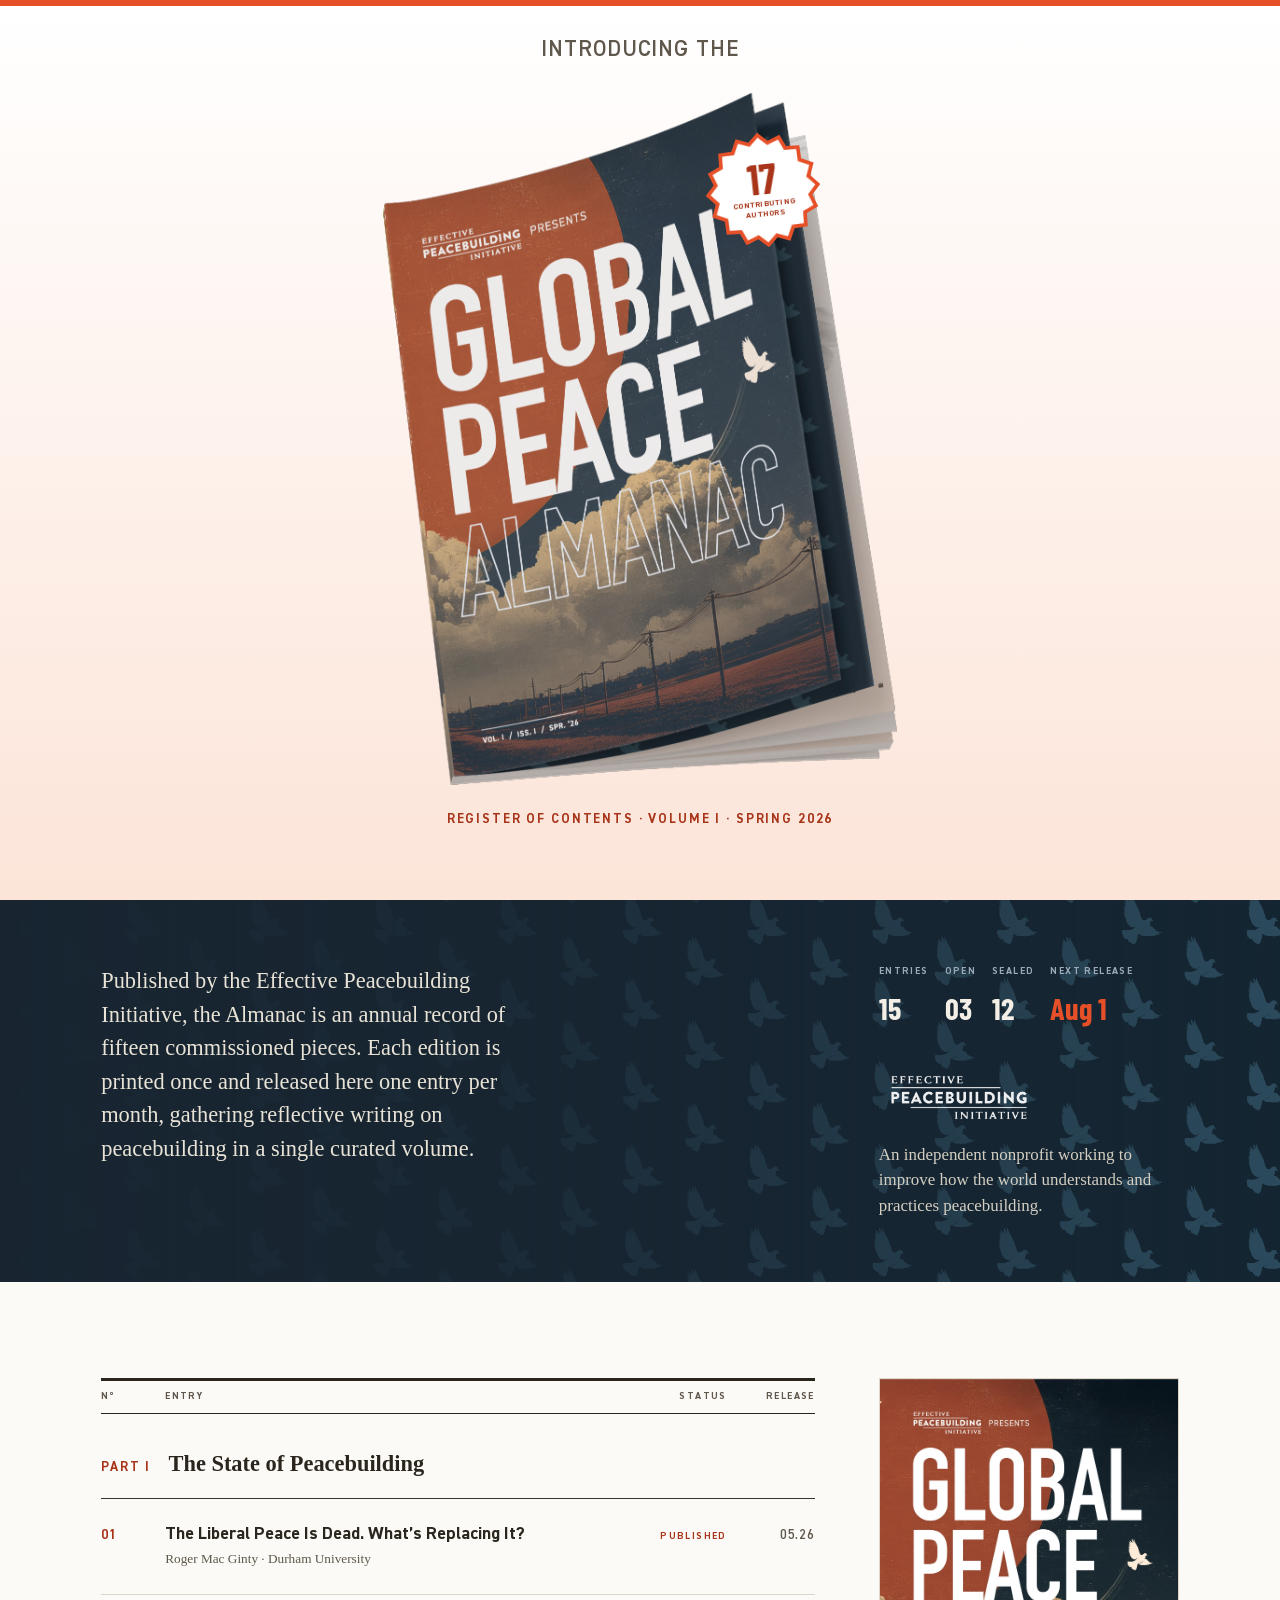
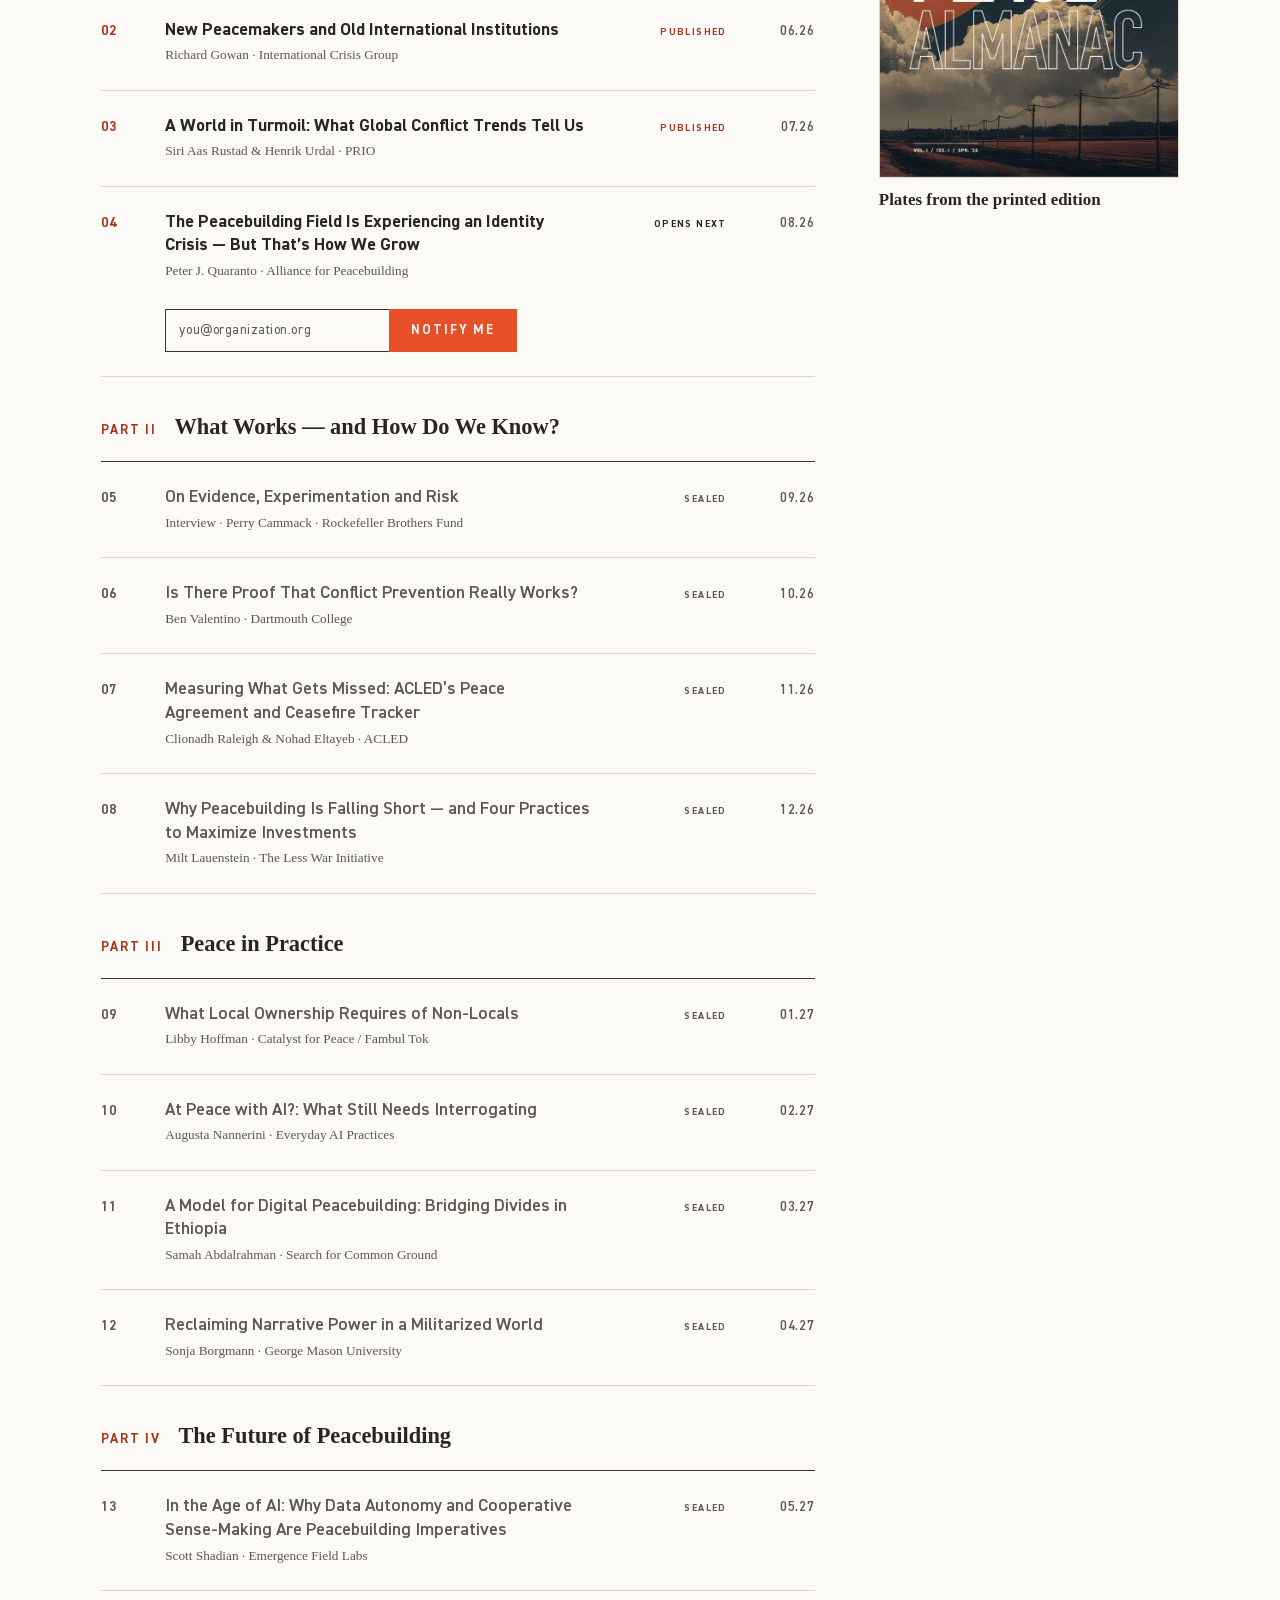
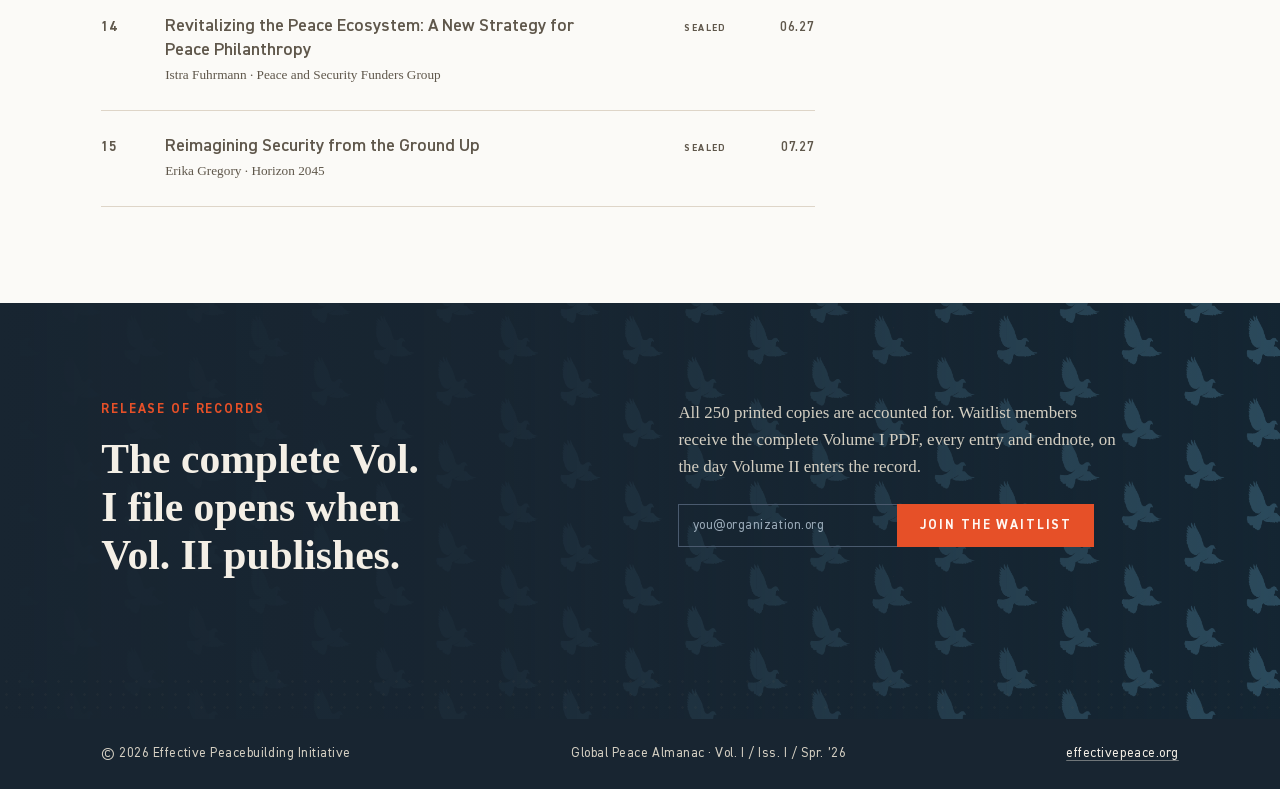
==== commit 23644ce0: "Sticky preview: center via --aside-half (no transform); mobile parallax reveal - Replace transform: " ====
--- a/index.html
+++ b/index.html
@@ -38,7 +38,7 @@
 <main>
   <div class="reg-band dot-grid" aria-hidden="true"></div>
   <!-- ===== Standing statement ===== -->
-  <section class="reg-mission reveal" id="mission">
+  <section class="reg-mission" id="mission">
     <div class="container reg-mission-inner">
       <div class="reg-mission-intro">
         <p class="reg-mission-text">Published by the Effective Peacebuilding Initiative, the Almanac is an annual record of fifteen commissioned pieces. Each edition is printed once and released here one entry per month, gathering reflective writing on peacebuilding in a single curated volume.</p>
--- a/css/ledger.css
+++ b/css/ledger.css
@@ -147,7 +147,7 @@
 }
 .reg-epi-blurb {
   font-family: var(--font-serif);
-  font-size: var(--step--1);
+  font-size: var(--step-0);
   line-height: 1.5;
   color: #D4CFC2;
   max-width: none;
@@ -254,8 +254,19 @@
    item takes no cell, so the desktop 4-column row is unaffected. */
 .lg-thumb { display: none; }
 
-/* ---- preview panel ---- */
-.register-preview { position: sticky; top: var(--space-6); }
+/* ---- preview panel ----
+   Centered via top: calc(50% - var(--aside-half)) rather than
+   transform: translateY(-50%). Transforms don't affect the sticky
+   constraint box, so translateY(-50%) caused the preview to un-pin
+   ~half its height too early (vanishing during PART IV). With no
+   transform, sticky releases exactly when the preview's bottom edge
+   meets the containing block's bottom (= last ledger row's bottom).
+   --aside-half is maintained by JS (syncAsideHalf in site.js). */
+.register-preview {
+  position: sticky;
+  top: calc(50% - var(--aside-half, 0px));
+  margin-top: vh;
+}
 .preview-frame {
   position: relative;
   aspect-ratio: 3 / 4;
@@ -340,6 +351,11 @@
   letter-spacing: .04em;
   color: #D4CFC2;
 }
+/* the footer link inherits the global signal-text color, which is tuned for
+   the light paper ground. On the dark footer surface it reads too dark, so
+   brighten it to the same paper-on-ink tone the rest of the footer uses. */
+.reg-foot a { color: #F4EFE6; text-decoration-color: color-mix(in srgb, #F4EFE6 40%, transparent); }
+.reg-foot a:hover { text-decoration-color: #F4EFE6; }
 
 /* ---- cinematic opening (desktop only) ----
    The header becomes a fixed 100vh hero — title left, printed cover right.
@@ -407,6 +423,28 @@
     margin-top: 100vh;
     background: var(--color-bg);
   }
+
+  /* ---- parallax reveal: the register is a fixed background layer that the
+     mission strip scrolls up to uncover. Layer order (low → high):
+       hero (z0, fixed) — the register sits above the hero
+       register.is-pinned (z1, fixed at top:0) — the fixed backdrop
+       mission (z2) — scrolls up over the register to reveal it
+       everything after the register in flow (waitlist z3, footer z10)
+     The register is fixed at top:0 but the mission (taller stacking context)
+     covers it until it scrolls away. JS toggles .is-pinned + manages a spacer. */
+  .register.is-pinned {
+    position: fixed;
+    top: 0;
+    left: 0;
+    right: 0;
+    z-index: 1;
+    background: var(--color-bg);
+  }
+  /* the mission strip sits above the fixed register so it can reveal it */
+  .reg-mission { position: relative; z-index: 2; }
+  /* the waitlist must cover the register when it scrolls up, so it sits above */
+  .reg-release { position: relative; z-index: 3; }
+
   /* the footer is a sibling of main, not inside it. The fixed hero (and its dim
      overlay) sit at z-index 0; give the footer a stacking order above every
      scrolling section so it can never show the hero through as a dark tint. */
@@ -422,10 +460,33 @@
   .register-columns { grid-template-columns: 1fr; }
   .register-preview { display: none; }
 
+  /* reduce the generous desktop register padding on tablet/mobile */
+  .register { padding-top: var(--space-8); padding-bottom: var(--space-8); }
+
+  /* full-width dark overlay so text keeps contrast over the dove pattern */
+  .reg-mission {
+    background:
+      linear-gradient(180deg, rgba(24,37,49,.92) 0%, rgba(24,37,49,.88) 100%),
+      url(../assets/Dove_pattern_spread.png) center / cover no-repeat;
+  }
+  .reg-release {
+    background:
+      linear-gradient(180deg, rgba(24,37,49,.92) 0%, rgba(24,37,49,.88) 100%),
+      url(../assets/Dove_pattern_spread.png) center / cover no-repeat;
+  }
+
   /* mobile hero: centered masthead. .reg-head-text unwraps via display:contents
      so issuer/title become direct flex items alongside the mockup and subtitle,
      letting `order` place the subtitle after the mockup without touching the
-     (desktop-only-relevant) DOM nesting. */
+     (desktop-only-relevant) DOM nesting.
+     The hero is fixed (like desktop) so the dark mission strip scrolls up over
+     it; main rides above on a higher z-index. */
+  .reg-head {
+    position: fixed;
+    inset: 0 0 auto 0;
+    z-index: 0;
+    overflow: hidden;
+  }
   .reg-head-row {
     flex-direction: column;
     align-items: center;
@@ -444,14 +505,24 @@
   }
   .reg-stamp { width: clamp(5.5rem, 24vw, 6.75rem); }
 
-  /* card layout: cover flush-left; title/author, then a centered meta line
+  /* scrolling content rides over the fixed hero */
+  main {
+    position: relative;
+    z-index: 3;
+    background: var(--color-bg);
+  }
+  .reg-foot {
+    position: relative;
+    z-index: 10;
+  }
+
+  /* card layout: cover flush-left; title/author, then a left-aligned meta line
      (Nº · status · date) beneath them; notify form spans the full card width */
   .ledger-cols { display: none; }
   .ledger-row {
     grid-template-columns:
       [cover] clamp(4.5rem, 20vw, 5.5rem)
-      [pad-l] minmax(0, 1fr)
-      [m1] auto [m2] auto [m3] auto
+      [content] auto [m1] auto [m2] auto
       [pad-r] minmax(0, 1fr) [end];
     grid-template-rows: auto auto;
     column-gap: var(--space-3);
@@ -464,16 +535,19 @@
     grid-column: cover;
     grid-row: 1 / span 2;
     align-self: start;
-    aspect-ratio: 3 / 4;
+    aspect-ratio: 3 / 4.2;
     width: 100%;
     object-fit: cover;
     border: var(--rule-hair) solid var(--color-border);
-  }
-  .lg-entry { grid-column: pad-l / end; grid-row: 1; }
-  /* one matching, centered meta line below the author */
-  .lg-no { grid-column: m1; grid-row: 2; }
-  .lg-status { grid-column: m2; grid-row: 2; }
-  .lg-date { grid-column: m3; grid-row: 2; }
+    margin-right: var(--space-5);
+  }
+  .lg-entry { grid-column: content / end; grid-row: 1; }
+  /* one matching, left-aligned meta line below the author.
+     All three sit in auto-sized columns so they group together on the left;
+     the trailing 1fr spacer absorbs the remaining width. */
+  .lg-no { grid-column: content; grid-row: 2; }
+  .lg-status { grid-column: m1; grid-row: 2; }
+  .lg-date { grid-column: m2; grid-row: 2; }
   .lg-no,
   .lg-status,
   .lg-date {
@@ -482,7 +556,8 @@
     font-weight: 600;
     letter-spacing: .05em;
     text-transform: uppercase;
-    text-align: center;
+    text-align: left;
+    white-space: nowrap;
   }
   .lg-capture {
     grid-column: cover / end;
@@ -492,10 +567,45 @@
   }
 }
 @media (max-width: 800px) {
-  .reg-mission { grid-template-columns: 1fr; }
+  /* fix: target the actual grid container (.reg-mission-inner), not the section */
+  .reg-mission-inner { grid-template-columns: 1fr; gap: var(--space-6); }
+  .reg-mission { padding-block: var(--space-8); }
   .reg-facts { justify-content: start; }
   .reg-release-grid { grid-template-columns: 1fr; padding-block: var(--space-10); }
 }
 @media (max-width: 640px) {
-  .reg-foot-row { flex-direction: column; gap: var(--space-2); padding-bottom: var(--space-16); }
-}
+  .reg-foot-row { flex-direction: column; gap: var(--space-2); padding-block: var(--space-5); }
+
+  /* facts: 2x2 grid instead of a cramped 4-across row */
+  .reg-facts {
+    grid-template-columns: repeat(2, 1fr);
+    gap: var(--space-4) var(--space-6);
+    width: 100%;
+  }
+
+  /* capture forms: stack input above button so neither is cramped */
+  .capture { flex-direction: column; max-width: none; }
+  .capture input[type="email"] { border-right: var(--rule-hair) solid var(--color-text-2); }
+  .capture .btn { width: 100%; }
+
+  /* tighten the register rows on small phones */
+  .ledger-row {
+    grid-template-columns:
+      [cover] clamp(4rem, 22vw, 4.75rem)
+      [content] auto [m1] auto [m2] auto
+      [pad-r] minmax(0, 1fr) [end];
+    column-gap: var(--space-2);
+    padding-block: var(--space-4);
+  }
+  .lg-thumb {
+    aspect-ratio: 3 / 4.2;
+    margin-right: var(--space-4);
+  }
+  .lg-title { font-size: 1rem; }
+
+  /* mission text can use the full width on small phones */
+  .reg-mission-text { max-width: none; }
+
+  /* release heading scales down on small phones */
+  .reg-release-head { font-size: var(--step-2); }
+}
